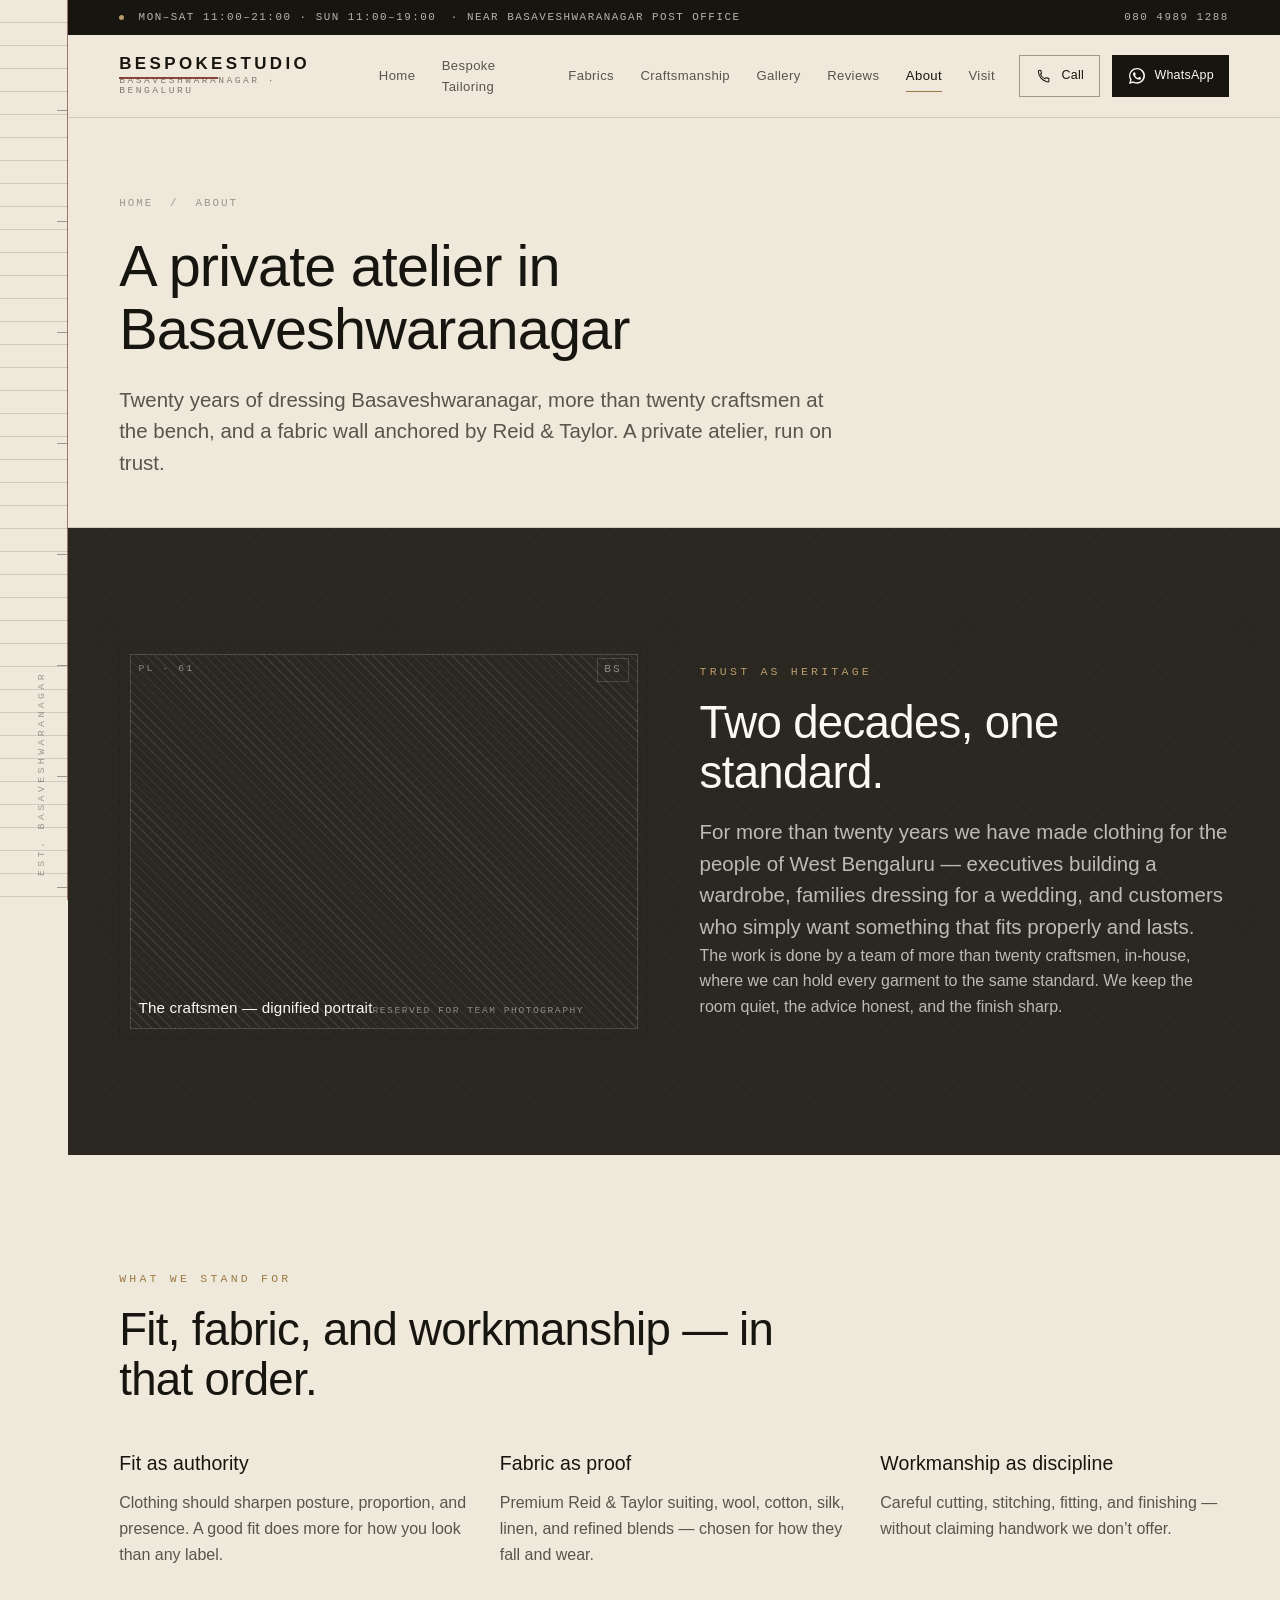
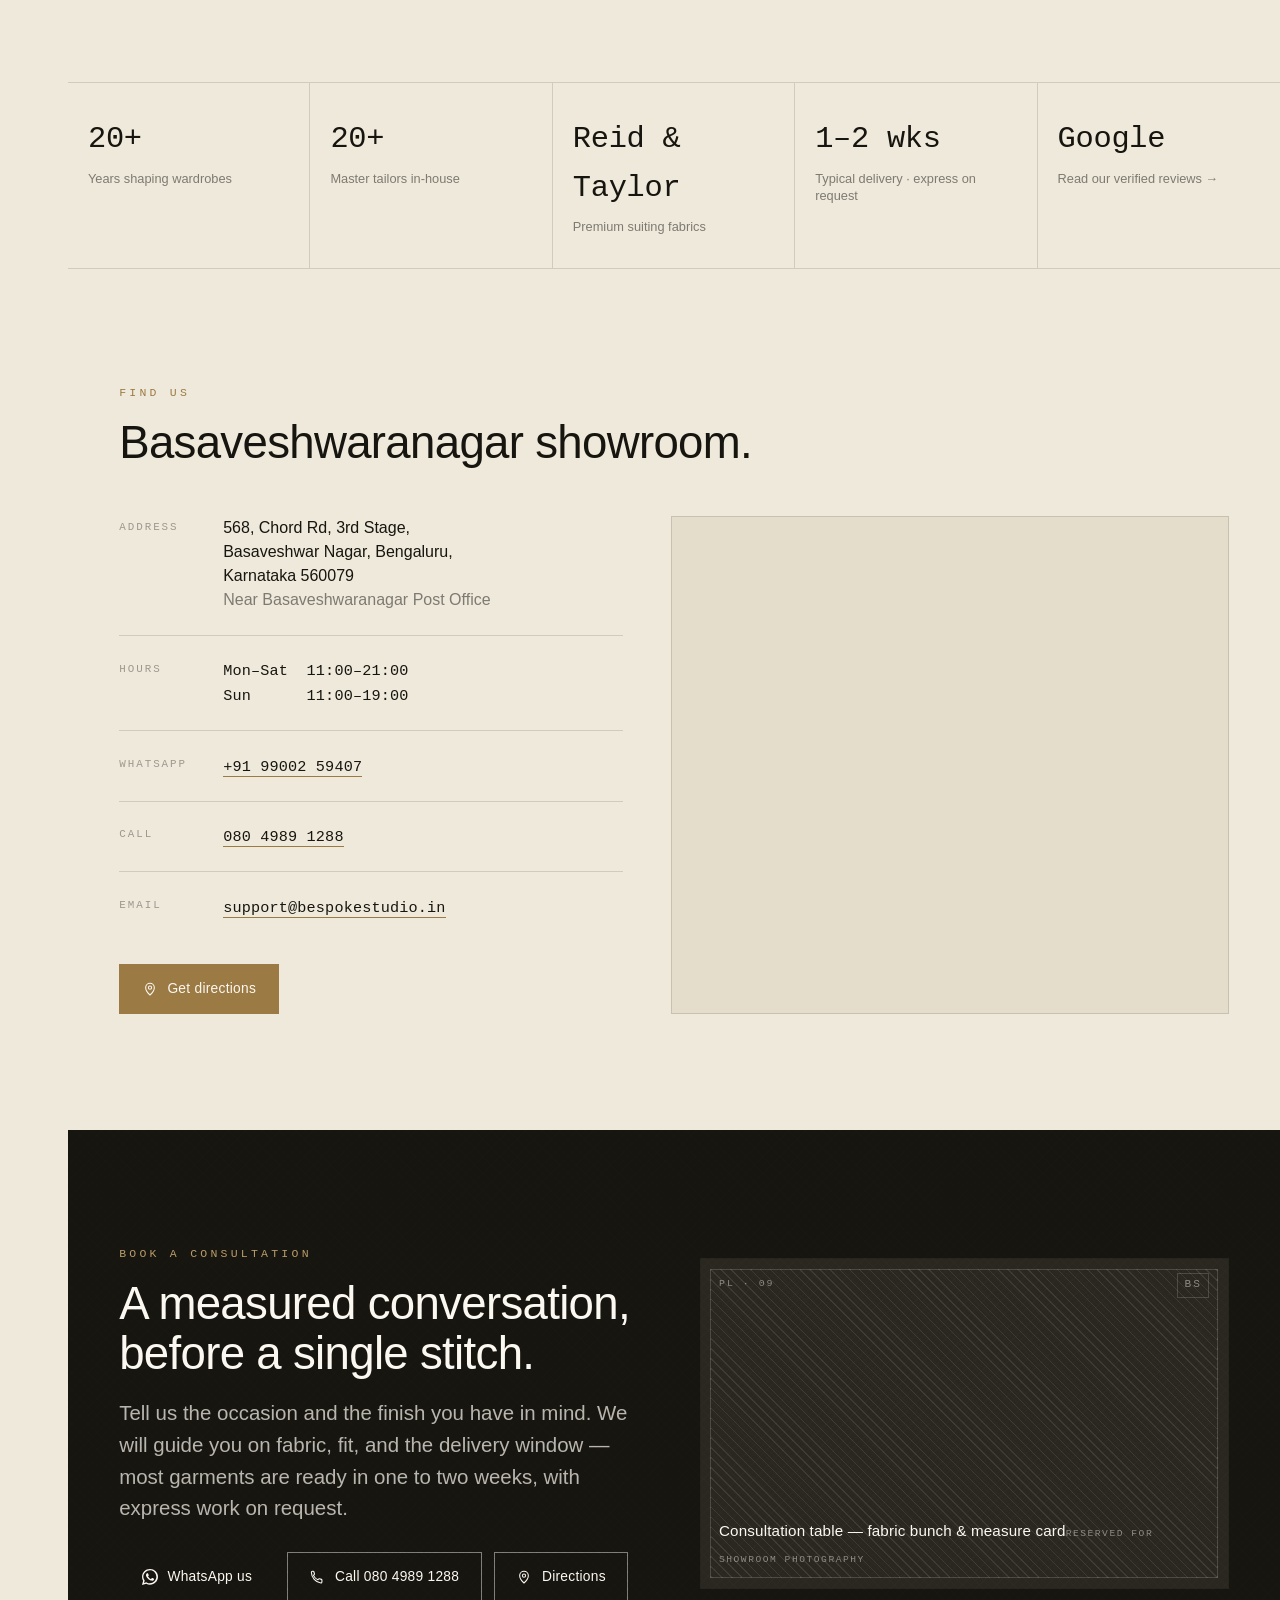
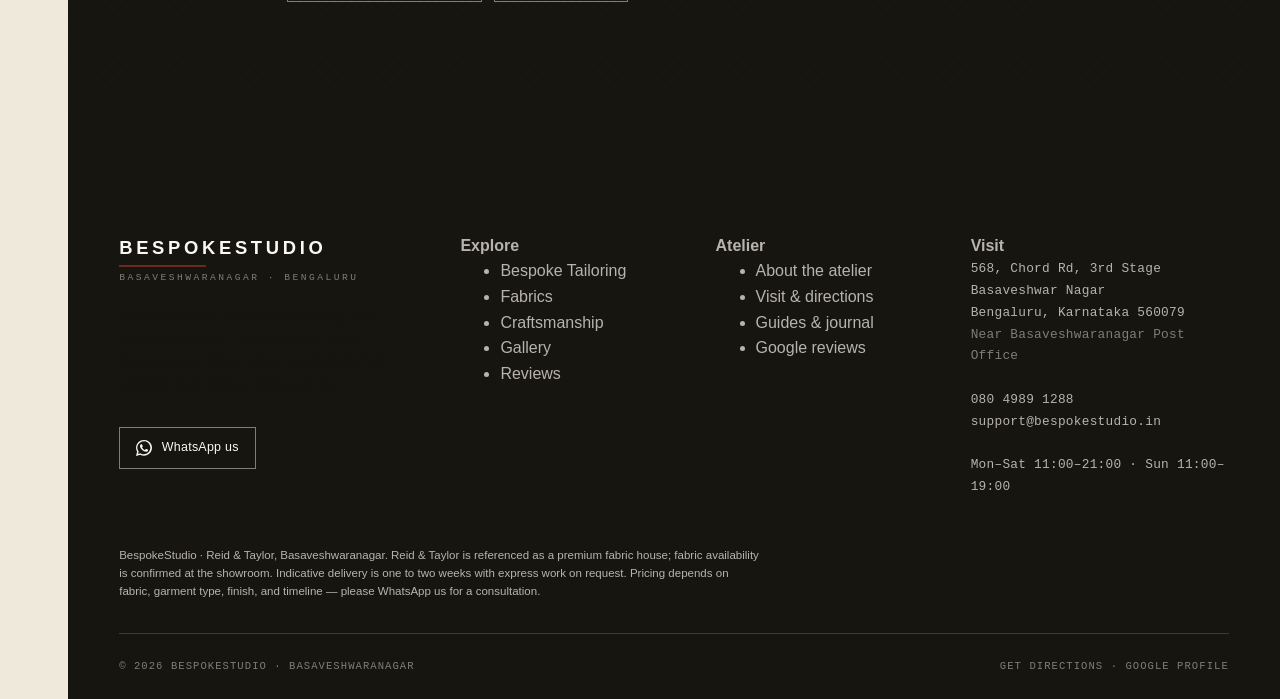
==== about.html @ 6b21a2a4 "BespokeStudio static site: initial build (Cloudflare Pages) 12 pages (home, services, fabrics, craft" ====
<!doctype html>
<html lang="en">
<head>
<meta charset="utf-8">
<meta name="viewport" content="width=device-width, initial-scale=1">
<script>document.documentElement.classList.add('js')</script>
<title>About — 20+ Years of Bespoke Tailoring in Basaveshwaranagar | BespokeStudio</title>
<meta name="description" content="BespokeStudio is a private bespoke tailoring atelier and Reid &amp; Taylor fabric showroom in Basaveshwaranagar, Bengaluru — 20+ years, 20+ craftsmen, one standard.">
<link rel="canonical" href="https://bespokestudio.in/about.html">
<meta name="theme-color" content="#17150F">
<meta name="format-detection" content="telephone=no">
<meta property="og:type" content="business.business">
<meta property="og:site_name" content="BespokeStudio">
<meta property="og:title" content="About — 20+ Years of Bespoke Tailoring in Basaveshwaranagar | BespokeStudio">
<meta property="og:description" content="BespokeStudio is a private bespoke tailoring atelier and Reid &amp; Taylor fabric showroom in Basaveshwaranagar, Bengaluru — 20+ years, 20+ craftsmen, one standard.">
<meta property="og:url" content="https://bespokestudio.in/about.html">
<meta property="og:image" content="https://bespokestudio.in/assets/img/og-cover.png">
<meta name="twitter:card" content="summary_large_image">
<link rel="icon" href="assets/img/favicon.svg" type="image/svg+xml">
<link rel="apple-touch-icon" href="assets/img/favicon.svg">
<link rel="preconnect" href="https://www.google.com">
<link rel="stylesheet" href="assets/css/site.css">
<script type="application/ld+json">
{
  "@context": "https://schema.org",
  "@type": "ClothingStore",
  "@id": "https://bespokestudio.in/#business",
  "name": "BespokeStudio",
  "description": "Premium bespoke tailoring and Reid & Taylor fabric showroom in Basaveshwaranagar, Bengaluru.",
  "url": "https://bespokestudio.in/",
  "telephone": "+91-80-4989-1288",
  "email": "support@bespokestudio.in",
  "priceRange": "$$$",
  "image": "https://bespokestudio.in/assets/img/og-cover.png",
  "address": {"@type": "PostalAddress", "streetAddress": "568, Chord Rd, 3rd Stage, Basaveshwar Nagar", "addressLocality": "Bengaluru", "addressRegion": "Karnataka", "postalCode": "560079", "addressCountry": "IN"},
  "geo": {"@type": "GeoCoordinates", "latitude": 12.9942605, "longitude": 77.5392937},
  "openingHoursSpecification": [
    {"@type": "OpeningHoursSpecification", "dayOfWeek": ["Monday","Tuesday","Wednesday","Thursday","Friday","Saturday"], "opens": "11:00", "closes": "21:00"},
    {"@type": "OpeningHoursSpecification", "dayOfWeek": "Sunday", "opens": "11:00", "closes": "19:00"}
  ],
  "areaServed": ["Basaveshwaranagar","Rajajinagar","Vijayanagar","Malleshwaram","Bengaluru"],
  "hasOfferCatalog": {"@type": "OfferCatalog", "name": "Bespoke tailoring and premium fabrics", "itemListElement": [
    {"@type": "Offer", "itemOffered": {"@type": "Service", "name": "Men's bespoke suits"}},
    {"@type": "Offer", "itemOffered": {"@type": "Service", "name": "Custom shirts and trousers"}},
    {"@type": "Offer", "itemOffered": {"@type": "Service", "name": "Sherwani and ethnic wear tailoring"}},
    {"@type": "Offer", "itemOffered": {"@type": "Service", "name": "Women's formal bespoke clothing"}},
    {"@type": "Offer", "itemOffered": {"@type": "Service", "name": "Premium fabric consultation"}}
  ]}
}
</script>
<!-- GA4: set GA4_ID in build.py to enable. Events buffer to dataLayer until then. -->
</head>
<body data-page="about" data-service="about">

<div class="spine" aria-hidden="true"><span class="spine__thread"></span><span class="spine__label">Est. Basaveshwaranagar</span></div>

<div class="util">
  <div class="wrap"><div class="util__row">
    <div class="util__hours"><span class="util__dot"></span><span>Mon–Sat 11:00–21:00 · Sun 11:00–19:00</span><span class="hide-s">&middot; Near Basaveshwaranagar Post Office</span></div>
    <div><a href="tel:+918049891288" data-evt="call_click" data-p-position="utilbar">080 4989 1288</a></div>
  </div></div>
</div>

<header class="site-header">
  <div class="wrap"><div class="header__row">
    <a class="brand" href="index.html" aria-label="BespokeStudio home">
      <span class="brand__mark">BespokeStudio</span>
      <span class="brand__place">Basaveshwaranagar &middot; Bengaluru</span>
    </a>
    <nav class="nav" aria-label="Primary"><a href="index.html">Home</a><a href="bespoke-tailoring.html">Bespoke Tailoring</a><a href="fabrics.html">Fabrics</a><a href="craftsmanship.html">Craftsmanship</a><a href="gallery.html">Gallery</a><a href="reviews.html">Reviews</a><a href="about.html" aria-current="page">About</a><a href="contact.html">Visit</a></nav>
    <div class="header__cta">
      <a class="btn btn--ghost btn--sm" href="tel:+918049891288" data-evt="call_click" data-p-position="header"><svg class="btn__ic" viewBox="0 0 24 24" fill="none" stroke="currentColor" stroke-width="1.6" stroke-linecap="round" stroke-linejoin="round" aria-hidden="true"><path d="M6.4 3.5c.4 0 .78.28.9.66l.92 3.05a1 1 0 01-.26 1.02L6.7 9.55a13 13 0 006.6 6.6l1.32-1.26a1 1 0 011.02-.26l3.05.92c.38.12.66.5.66.9v3.05a1.5 1.5 0 01-1.62 1.5A16.5 16.5 0 013.6 5.12 1.5 1.5 0 015.1 3.5z"/></svg> Call</a>
      <a class="btn btn--wa btn--sm" href="https://wa.me/919900259407?text=Hello%20BespokeStudio%2C%20I%20would%20like%20to%20enquire%20about%20a%20custom%20suit%20/%20bespoke%20outfit." data-evt="whatsapp_click" data-p-position="header" target="_blank" rel="noopener"><svg class="btn__ic" viewBox="0 0 24 24" fill="currentColor" aria-hidden="true"><path d="M17.5 14.4c-.3-.15-1.77-.87-2.04-.97-.27-.1-.47-.15-.67.15-.2.3-.77.97-.94 1.17-.17.2-.35.22-.65.07-.3-.15-1.26-.46-2.4-1.48-.89-.79-1.49-1.77-1.66-2.07-.17-.3-.02-.46.13-.61.13-.13.3-.35.45-.52.15-.17.2-.3.3-.5.1-.2.05-.37-.02-.52-.07-.15-.67-1.62-.92-2.22-.24-.58-.49-.5-.67-.51l-.57-.01c-.2 0-.52.07-.79.37-.27.3-1.04 1.02-1.04 2.48s1.07 2.88 1.22 3.08c.15.2 2.1 3.2 5.08 4.49.71.31 1.26.49 1.69.63.71.22 1.36.19 1.87.12.57-.09 1.77-.72 2.02-1.42.25-.7.25-1.3.17-1.42-.07-.12-.27-.2-.57-.35z"/><path d="M20.5 3.4A11.9 11.9 0 0012 0C5.4 0 .1 5.3.1 11.9c0 2.1.5 4.1 1.6 5.9L0 24l6.4-1.7c1.7.9 3.6 1.4 5.6 1.4h.01C18.6 23.7 24 18.4 24 11.8c0-3.2-1.2-6.2-3.5-8.4zM12 21.5h-.01a9.6 9.6 0 01-4.9-1.34l-.35-.2-3.7.97.99-3.6-.23-.37A9.55 9.55 0 012 11.9C2 6.4 6.5 1.9 12 1.9c2.6 0 5 1 6.8 2.8a9.5 9.5 0 012.8 6.7c0 5.5-4.5 10-9.6 10z"/></svg> WhatsApp</a>
      <button class="burger" aria-label="Open menu" aria-expanded="false" aria-controls="drawer"><span></span></button>
    </div>
  </div></div>
</header>

<div class="scrim" aria-hidden="true"></div>
<aside class="drawer" id="drawer" aria-label="Menu">
  <button class="drawer__close" aria-label="Close menu">Close &times;</button>
  <span class="eyebrow eyebrow--onink">BespokeStudio</span>
  <a href="index.html">Home</a><a href="bespoke-tailoring.html">Bespoke Tailoring</a><a href="fabrics.html">Fabrics</a><a href="craftsmanship.html">Craftsmanship</a><a href="gallery.html">Gallery</a><a href="reviews.html">Reviews</a><a href="about.html" aria-current="page">About</a><a href="contact.html">Visit</a>
  <div class="drawer__cta">
    <a class="btn btn--wa btn--block" href="https://wa.me/919900259407?text=Hello%20BespokeStudio%2C%20I%20would%20like%20to%20enquire%20about%20a%20custom%20suit%20/%20bespoke%20outfit." data-evt="whatsapp_click" data-p-position="drawer" target="_blank" rel="noopener"><svg class="btn__ic" viewBox="0 0 24 24" fill="currentColor" aria-hidden="true"><path d="M17.5 14.4c-.3-.15-1.77-.87-2.04-.97-.27-.1-.47-.15-.67.15-.2.3-.77.97-.94 1.17-.17.2-.35.22-.65.07-.3-.15-1.26-.46-2.4-1.48-.89-.79-1.49-1.77-1.66-2.07-.17-.3-.02-.46.13-.61.13-.13.3-.35.45-.52.15-.17.2-.3.3-.5.1-.2.05-.37-.02-.52-.07-.15-.67-1.62-.92-2.22-.24-.58-.49-.5-.67-.51l-.57-.01c-.2 0-.52.07-.79.37-.27.3-1.04 1.02-1.04 2.48s1.07 2.88 1.22 3.08c.15.2 2.1 3.2 5.08 4.49.71.31 1.26.49 1.69.63.71.22 1.36.19 1.87.12.57-.09 1.77-.72 2.02-1.42.25-.7.25-1.3.17-1.42-.07-.12-.27-.2-.57-.35z"/><path d="M20.5 3.4A11.9 11.9 0 0012 0C5.4 0 .1 5.3.1 11.9c0 2.1.5 4.1 1.6 5.9L0 24l6.4-1.7c1.7.9 3.6 1.4 5.6 1.4h.01C18.6 23.7 24 18.4 24 11.8c0-3.2-1.2-6.2-3.5-8.4zM12 21.5h-.01a9.6 9.6 0 01-4.9-1.34l-.35-.2-3.7.97.99-3.6-.23-.37A9.55 9.55 0 012 11.9C2 6.4 6.5 1.9 12 1.9c2.6 0 5 1 6.8 2.8a9.5 9.5 0 012.8 6.7c0 5.5-4.5 10-9.6 10z"/></svg> WhatsApp us</a>
    <a class="btn btn--onink btn--block" href="tel:+918049891288" data-evt="call_click" data-p-position="drawer"><svg class="btn__ic" viewBox="0 0 24 24" fill="none" stroke="currentColor" stroke-width="1.6" stroke-linecap="round" stroke-linejoin="round" aria-hidden="true"><path d="M6.4 3.5c.4 0 .78.28.9.66l.92 3.05a1 1 0 01-.26 1.02L6.7 9.55a13 13 0 006.6 6.6l1.32-1.26a1 1 0 011.02-.26l3.05.92c.38.12.66.5.66.9v3.05a1.5 1.5 0 01-1.62 1.5A16.5 16.5 0 013.6 5.12 1.5 1.5 0 015.1 3.5z"/></svg> Call 080 4989 1288</a>
  </div>
</aside>
<main id="main">

<section class="phero">
  <div class="wrap">
    <nav class="phero__crumb" aria-label="Breadcrumb"><a href="index.html">Home</a> &nbsp;/&nbsp; About</nav>
    <h1 class="reveal">A private atelier in Basaveshwaranagar</h1>
    <p class="lede reveal">Twenty years of dressing Basaveshwaranagar, more than twenty craftsmen at the bench, and a fabric wall anchored by Reid & Taylor. A private atelier, run on trust.</p>
  </div>
</section>
<section class="section section--char weave">
  <div class="wrap">
    <div class="split split--flip">
      <div class="split__media reveal"><figure class="plate " style="--ratio:4 / 3" role="img" aria-label="Photography plate — reserved for: The craftsmen — dignified portrait"><span class="plate__mono">PL · 61</span><span class="plate__glyph">BS</span><figcaption class="plate__cap"><span class="plate__label">The craftsmen — dignified portrait</span><span class="plate__note">Reserved for team photography</span></figcaption></figure></div>
      <div class="split__body reveal">
        <span class="eyebrow eyebrow--onink">Trust as heritage</span>
        <h2 class="section-title">Two decades, one standard.</h2>
        <p class="lede">For more than twenty years we have made clothing for the people of West Bengaluru — executives building a wardrobe, families dressing for a wedding, and customers who simply want something that fits properly and lasts.</p>
        <p>The work is done by a team of more than twenty craftsmen, in-house, where we can hold every garment to the same standard. We keep the room quiet, the advice honest, and the finish sharp.</p>
      </div>
    </div>
  </div>
</section>
<section class="section section--paper">
  <div class="wrap">
    <div class="sec-head reveal"><span class="eyebrow">What we stand for</span><h2 class="section-title">Fit, fabric, and workmanship — in that order.</h2></div>
    <div class="cols-3 mt-3">
      <div class="reveal"><h3>Fit as authority</h3><p class="mt-1">Clothing should sharpen posture, proportion, and presence. A good fit does more for how you look than any label.</p></div>
      <div class="reveal"><h3>Fabric as proof</h3><p class="mt-1">Premium Reid &amp; Taylor suiting, wool, cotton, silk, linen, and refined blends — chosen for how they fall and wear.</p></div>
      <div class="reveal"><h3>Workmanship as discipline</h3><p class="mt-1">Careful cutting, stitching, fitting, and finishing — without claiming handwork we don&rsquo;t offer.</p></div>
    </div>
  </div>
</section><section class="trust"><div class="trust__grid"><div class="trust__cell"><div class="trust__n">20+</div><div class="trust__k">Years shaping wardrobes</div></div><div class="trust__cell"><div class="trust__n">20+</div><div class="trust__k">Master tailors in-house</div></div><div class="trust__cell"><div class="trust__n">Reid &amp; Taylor</div><div class="trust__k">Premium suiting fabrics</div></div><div class="trust__cell"><div class="trust__n">1&ndash;2 wks</div><div class="trust__k">Typical delivery &middot; express on request</div></div><div class="trust__cell"><a href="https://www.google.com/maps/search/?api=1&query=BespokeStudio%2C%20568%2C%20Chord%20Rd%2C%203rd%20Stage%2C%20Basaveshwar%20Nagar%2C%20Bengaluru%2C%20Karnataka%20560079" data-evt="direction_click" data-p-section="trust" target="_blank" rel="noopener" style="display:block"><div class="trust__n">Google</div><div class="trust__k">Read our verified reviews &rarr;</div></a></div></div></section>
<section class="section section--paper" id="visit">
  <div class="wrap">
    <div class="sec-head reveal"><span class="eyebrow">Find us</span><h2 class="section-title">Basaveshwaranagar showroom.</h2></div>
    <div class="contact-grid mt-3">
      <div class="nap reveal">
        <div class="nap__row"><div class="nap__k">Address</div><div class="nap__v">568, Chord Rd, 3rd Stage,<br>Basaveshwar Nagar, Bengaluru,<br>Karnataka 560079<br><span style="color:var(--ink-52)">Near Basaveshwaranagar Post Office</span></div></div>
        <div class="nap__row"><div class="nap__k">Hours</div><div class="nap__v"><span class="data">Mon&ndash;Sat &nbsp;11:00&ndash;21:00</span><br><span class="data">Sun &nbsp;&nbsp;&nbsp;&nbsp;&nbsp;11:00&ndash;19:00</span></div></div>
        <div class="nap__row"><div class="nap__k">WhatsApp</div><div class="nap__v"><a href="https://wa.me/919900259407?text=Hello%20BespokeStudio%2C%20I%20would%20like%20to%20enquire%20about%20a%20custom%20suit%20/%20bespoke%20outfit." data-evt="whatsapp_click" data-p-position="location" target="_blank" rel="noopener" class="data">+91 99002 59407</a></div></div>
        <div class="nap__row"><div class="nap__k">Call</div><div class="nap__v"><a href="tel:+918049891288" data-evt="call_click" data-p-position="location" class="data">080 4989 1288</a></div></div>
        <div class="nap__row" style="border-bottom:0"><div class="nap__k">Email</div><div class="nap__v"><a href="mailto:support@bespokestudio.in" data-evt="email_click" data-p-position="location" class="data">support@bespokestudio.in</a></div></div>
        <div class="cta-row"><a class="btn btn--brass" href="https://www.google.com/maps/dir/?api=1&destination=BespokeStudio%2C%20568%2C%20Chord%20Rd%2C%203rd%20Stage%2C%20Basaveshwar%20Nagar%2C%20Bengaluru%2C%20Karnataka%20560079" data-evt="direction_click" data-p-section="location" target="_blank" rel="noopener"><svg class="btn__ic" viewBox="0 0 24 24" fill="none" stroke="currentColor" stroke-width="1.6" stroke-linecap="round" stroke-linejoin="round" aria-hidden="true"><path d="M12 21s6.5-5.8 6.5-11a6.5 6.5 0 10-13 0C5.5 15.2 12 21 12 21z"/><circle cx="12" cy="10" r="2.4"/></svg> Get directions</a></div>
      </div>
      <div class="map-embed reveal" data-map="https://www.google.com/maps?q=BespokeStudio%2C%20568%2C%20Chord%20Rd%2C%203rd%20Stage%2C%20Basaveshwar%20Nagar%2C%20Bengaluru%2C%20Karnataka%20560079&output=embed" aria-label="Map showing BespokeStudio in Basaveshwaranagar"></div>
    </div>
  </div>
</section>
<section class="section section--ink weave">
  <div class="wrap">
    <div class="split">
      <div class="split__body reveal">
        <span class="eyebrow eyebrow--onink">Book a consultation</span>
        <h2 class="section-title">A measured conversation, before a single stitch.</h2>
        <p class="lede">Tell us the occasion and the finish you have in mind. We will guide you on fabric, fit, and the delivery window — most garments are ready in one to two weeks, with express work on request.</p>
        <div class="cta-row"><a class="btn btn--wa" href="https://wa.me/919900259407?text=Hello%20BespokeStudio%2C%20I%20would%20like%20to%20book%20a%20wardrobe%20consultation." data-evt="whatsapp_click" data-p-position="section" target="_blank" rel="noopener"><svg class="btn__ic" viewBox="0 0 24 24" fill="currentColor" aria-hidden="true"><path d="M17.5 14.4c-.3-.15-1.77-.87-2.04-.97-.27-.1-.47-.15-.67.15-.2.3-.77.97-.94 1.17-.17.2-.35.22-.65.07-.3-.15-1.26-.46-2.4-1.48-.89-.79-1.49-1.77-1.66-2.07-.17-.3-.02-.46.13-.61.13-.13.3-.35.45-.52.15-.17.2-.3.3-.5.1-.2.05-.37-.02-.52-.07-.15-.67-1.62-.92-2.22-.24-.58-.49-.5-.67-.51l-.57-.01c-.2 0-.52.07-.79.37-.27.3-1.04 1.02-1.04 2.48s1.07 2.88 1.22 3.08c.15.2 2.1 3.2 5.08 4.49.71.31 1.26.49 1.69.63.71.22 1.36.19 1.87.12.57-.09 1.77-.72 2.02-1.42.25-.7.25-1.3.17-1.42-.07-.12-.27-.2-.57-.35z"/><path d="M20.5 3.4A11.9 11.9 0 0012 0C5.4 0 .1 5.3.1 11.9c0 2.1.5 4.1 1.6 5.9L0 24l6.4-1.7c1.7.9 3.6 1.4 5.6 1.4h.01C18.6 23.7 24 18.4 24 11.8c0-3.2-1.2-6.2-3.5-8.4zM12 21.5h-.01a9.6 9.6 0 01-4.9-1.34l-.35-.2-3.7.97.99-3.6-.23-.37A9.55 9.55 0 012 11.9C2 6.4 6.5 1.9 12 1.9c2.6 0 5 1 6.8 2.8a9.5 9.5 0 012.8 6.7c0 5.5-4.5 10-9.6 10z"/></svg> WhatsApp us</a><a class="btn btn--onink" href="tel:+918049891288" data-evt="call_click" data-p-position="section"><svg class="btn__ic" viewBox="0 0 24 24" fill="none" stroke="currentColor" stroke-width="1.6" stroke-linecap="round" stroke-linejoin="round" aria-hidden="true"><path d="M6.4 3.5c.4 0 .78.28.9.66l.92 3.05a1 1 0 01-.26 1.02L6.7 9.55a13 13 0 006.6 6.6l1.32-1.26a1 1 0 011.02-.26l3.05.92c.38.12.66.5.66.9v3.05a1.5 1.5 0 01-1.62 1.5A16.5 16.5 0 013.6 5.12 1.5 1.5 0 015.1 3.5z"/></svg> Call 080 4989 1288</a><a class="btn btn--onink" href="https://www.google.com/maps/dir/?api=1&destination=BespokeStudio%2C%20568%2C%20Chord%20Rd%2C%203rd%20Stage%2C%20Basaveshwar%20Nagar%2C%20Bengaluru%2C%20Karnataka%20560079" data-evt="direction_click" data-p-position="section" target="_blank" rel="noopener"><svg class="btn__ic" viewBox="0 0 24 24" fill="none" stroke="currentColor" stroke-width="1.6" stroke-linecap="round" stroke-linejoin="round" aria-hidden="true"><path d="M12 21s6.5-5.8 6.5-11a6.5 6.5 0 10-13 0C5.5 15.2 12 21 12 21z"/><circle cx="12" cy="10" r="2.4"/></svg> Directions</a></div>
      </div>
      <div class="split__media reveal">
        <figure class="plate " style="--ratio:16 / 10" role="img" aria-label="Photography plate — reserved for: Consultation table — fabric bunch &amp; measure card"><span class="plate__mono">PL · 09</span><span class="plate__glyph">BS</span><figcaption class="plate__cap"><span class="plate__label">Consultation table — fabric bunch &amp; measure card</span><span class="plate__note">Reserved for showroom photography</span></figcaption></figure>
      </div>
    </div>
  </div>
</section>
</main>

<footer class="site-footer">
  <div class="wrap">
    <div class="footer__grid">
      <div class="footer__brand">
        <span class="brand__mark">BespokeStudio</span>
        <span class="brand__place">Basaveshwaranagar &middot; Bengaluru</span>
        <p>A private atelier for bespoke tailoring and premium fabrics — custom suits, shirts, sherwani and ethnic wear, women&rsquo;s formal clothing, and Reid &amp; Taylor suiting.</p>
        <div class="cta-row mt-2">
          <a class="btn btn--onink btn--sm" href="https://wa.me/919900259407?text=Hello%20BespokeStudio%2C%20I%20would%20like%20to%20enquire%20about%20a%20custom%20suit%20/%20bespoke%20outfit." data-evt="whatsapp_click" data-p-position="footer" target="_blank" rel="noopener"><svg class="btn__ic" viewBox="0 0 24 24" fill="currentColor" aria-hidden="true"><path d="M17.5 14.4c-.3-.15-1.77-.87-2.04-.97-.27-.1-.47-.15-.67.15-.2.3-.77.97-.94 1.17-.17.2-.35.22-.65.07-.3-.15-1.26-.46-2.4-1.48-.89-.79-1.49-1.77-1.66-2.07-.17-.3-.02-.46.13-.61.13-.13.3-.35.45-.52.15-.17.2-.3.3-.5.1-.2.05-.37-.02-.52-.07-.15-.67-1.62-.92-2.22-.24-.58-.49-.5-.67-.51l-.57-.01c-.2 0-.52.07-.79.37-.27.3-1.04 1.02-1.04 2.48s1.07 2.88 1.22 3.08c.15.2 2.1 3.2 5.08 4.49.71.31 1.26.49 1.69.63.71.22 1.36.19 1.87.12.57-.09 1.77-.72 2.02-1.42.25-.7.25-1.3.17-1.42-.07-.12-.27-.2-.57-.35z"/><path d="M20.5 3.4A11.9 11.9 0 0012 0C5.4 0 .1 5.3.1 11.9c0 2.1.5 4.1 1.6 5.9L0 24l6.4-1.7c1.7.9 3.6 1.4 5.6 1.4h.01C18.6 23.7 24 18.4 24 11.8c0-3.2-1.2-6.2-3.5-8.4zM12 21.5h-.01a9.6 9.6 0 01-4.9-1.34l-.35-.2-3.7.97.99-3.6-.23-.37A9.55 9.55 0 012 11.9C2 6.4 6.5 1.9 12 1.9c2.6 0 5 1 6.8 2.8a9.5 9.5 0 012.8 6.7c0 5.5-4.5 10-9.6 10z"/></svg> WhatsApp us</a>
        </div>
      </div>
      <div class="footer__col"><h4>Explore</h4><ul><li><a href="bespoke-tailoring.html">Bespoke Tailoring</a></li><li><a href="fabrics.html">Fabrics</a></li><li><a href="craftsmanship.html">Craftsmanship</a></li><li><a href="gallery.html">Gallery</a></li><li><a href="reviews.html">Reviews</a></li></ul></div>
      <div class="footer__col"><h4>Atelier</h4><ul><li><a href="about.html">About the atelier</a></li><li><a href="contact.html">Visit &amp; directions</a></li><li><a href="guides.html">Guides &amp; journal</a></li><li><a href="reviews.html">Google reviews</a></li></ul></div>
      <div class="footer__col">
        <h4>Visit</h4>
        <address class="footer__data" style="font-style:normal">
          568, Chord Rd, 3rd Stage<br>Basaveshwar Nagar<br>Bengaluru, Karnataka 560079<br>
          <span style="color:var(--chalk-46)">Near Basaveshwaranagar Post Office</span><br><br>
          <a href="tel:+918049891288" data-evt="call_click" data-p-position="footer">080 4989 1288</a><br>
          <a href="mailto:support@bespokestudio.in" data-evt="email_click" data-p-position="footer">support@bespokestudio.in</a><br><br>
          Mon–Sat 11:00–21:00 · Sun 11:00–19:00
        </address>
      </div>
    </div>
    <p class="footer__note">BespokeStudio · Reid & Taylor, Basaveshwaranagar. Reid &amp; Taylor is referenced as a premium fabric house; fabric availability is confirmed at the showroom. Indicative delivery is one to two weeks with express work on request. Pricing depends on fabric, garment type, finish, and timeline — please WhatsApp us for a consultation.</p>
    <div class="footer__bar">
      <span>&copy; <span data-year>2026</span> BespokeStudio &middot; Basaveshwaranagar</span>
      <span><a href="https://www.google.com/maps/dir/?api=1&destination=BespokeStudio%2C%20568%2C%20Chord%20Rd%2C%203rd%20Stage%2C%20Basaveshwar%20Nagar%2C%20Bengaluru%2C%20Karnataka%20560079" data-evt="direction_click" data-p-position="footer" target="_blank" rel="noopener">Get directions</a> &middot; <a href="https://www.google.com/maps/search/?api=1&query=BespokeStudio%2C%20568%2C%20Chord%20Rd%2C%203rd%20Stage%2C%20Basaveshwar%20Nagar%2C%20Bengaluru%2C%20Karnataka%20560079" target="_blank" rel="noopener">Google profile</a></span>
    </div>
  </div>
</footer>
<script src="assets/js/site.js" defer></script>

<nav class="dock" aria-label="Quick contact">
  <a class="dock--wa" href="https://wa.me/919900259407?text=Hello%20BespokeStudio%2C%20I%20would%20like%20to%20enquire%20about%20a%20custom%20suit%20/%20bespoke%20outfit." data-evt="whatsapp_click" data-p-position="dock" target="_blank" rel="noopener"><svg class="btn__ic" viewBox="0 0 24 24" fill="currentColor" aria-hidden="true"><path d="M17.5 14.4c-.3-.15-1.77-.87-2.04-.97-.27-.1-.47-.15-.67.15-.2.3-.77.97-.94 1.17-.17.2-.35.22-.65.07-.3-.15-1.26-.46-2.4-1.48-.89-.79-1.49-1.77-1.66-2.07-.17-.3-.02-.46.13-.61.13-.13.3-.35.45-.52.15-.17.2-.3.3-.5.1-.2.05-.37-.02-.52-.07-.15-.67-1.62-.92-2.22-.24-.58-.49-.5-.67-.51l-.57-.01c-.2 0-.52.07-.79.37-.27.3-1.04 1.02-1.04 2.48s1.07 2.88 1.22 3.08c.15.2 2.1 3.2 5.08 4.49.71.31 1.26.49 1.69.63.71.22 1.36.19 1.87.12.57-.09 1.77-.72 2.02-1.42.25-.7.25-1.3.17-1.42-.07-.12-.27-.2-.57-.35z"/><path d="M20.5 3.4A11.9 11.9 0 0012 0C5.4 0 .1 5.3.1 11.9c0 2.1.5 4.1 1.6 5.9L0 24l6.4-1.7c1.7.9 3.6 1.4 5.6 1.4h.01C18.6 23.7 24 18.4 24 11.8c0-3.2-1.2-6.2-3.5-8.4zM12 21.5h-.01a9.6 9.6 0 01-4.9-1.34l-.35-.2-3.7.97.99-3.6-.23-.37A9.55 9.55 0 012 11.9C2 6.4 6.5 1.9 12 1.9c2.6 0 5 1 6.8 2.8a9.5 9.5 0 012.8 6.7c0 5.5-4.5 10-9.6 10z"/></svg> WhatsApp</a>
  <a href="tel:+918049891288" data-evt="call_click" data-p-position="dock"><svg class="btn__ic" viewBox="0 0 24 24" fill="none" stroke="currentColor" stroke-width="1.6" stroke-linecap="round" stroke-linejoin="round" aria-hidden="true"><path d="M6.4 3.5c.4 0 .78.28.9.66l.92 3.05a1 1 0 01-.26 1.02L6.7 9.55a13 13 0 006.6 6.6l1.32-1.26a1 1 0 011.02-.26l3.05.92c.38.12.66.5.66.9v3.05a1.5 1.5 0 01-1.62 1.5A16.5 16.5 0 013.6 5.12 1.5 1.5 0 015.1 3.5z"/></svg> Call</a>
  <a href="https://www.google.com/maps/dir/?api=1&destination=BespokeStudio%2C%20568%2C%20Chord%20Rd%2C%203rd%20Stage%2C%20Basaveshwar%20Nagar%2C%20Bengaluru%2C%20Karnataka%20560079" data-evt="direction_click" data-p-position="dock" target="_blank" rel="noopener"><svg class="btn__ic" viewBox="0 0 24 24" fill="none" stroke="currentColor" stroke-width="1.6" stroke-linecap="round" stroke-linejoin="round" aria-hidden="true"><path d="M12 21s6.5-5.8 6.5-11a6.5 6.5 0 10-13 0C5.5 15.2 12 21 12 21z"/><circle cx="12" cy="10" r="2.4"/></svg> Directions</a>
</nav>
</body>
</html>
---- assets/css/site.css ----
/* ============================================================
   BespokeStudio — the tailor's spec sheet
   Design system: quiet-luxury sans + monospace docket voice
   Palette: oat paper · warm ink · charcoal wool · chalk · brass
   One restraint risk: a single hairline of oxblood "selvedge thread"
   ============================================================ */

:root {
  /* --- cloth palette --- */
  --ink:        #17150F;   /* warm near-black — primary text, dark cloth */
  --charcoal:   #2A2620;   /* charcoal wool — dark panels */
  --oat:        #EFE9DB;   /* oat paper — main ground (deeper than the AI-cream default) */
  --oat-deep:   #E5DDCB;   /* recessed oat */
  --chalk:      #FBF8F1;   /* tailor's chalk — raised cards */
  --brass:      #9C7A44;   /* muted brass — the accent, used with restraint */
  --brass-lo:   #B79A6A;   /* lighter brass for dark grounds */
  --selvedge:   #7A2E22;   /* oxblood selvedge thread — the one risk, 1px only */

  --ink-70:     rgba(23,21,15,0.70);
  --ink-52:     rgba(23,21,15,0.52);
  --ink-38:     rgba(23,21,15,0.38);
  --ink-14:     rgba(23,21,15,0.14);
  --ink-08:     rgba(23,21,15,0.08);
  --chalk-70:   rgba(251,248,241,0.70);
  --chalk-46:   rgba(251,248,241,0.46);
  --chalk-16:   rgba(251,248,241,0.16);
  --chalk-09:   rgba(251,248,241,0.09);

  /* --- type --- */
  --sans: -apple-system, BlinkMacSystemFont, "Helvetica Neue", "Segoe UI", Roboto, "Helvetica", Arial, sans-serif;
  --mono: ui-monospace, "SF Mono", "SFMono-Regular", Menlo, Consolas, "Liberation Mono", monospace;

  /* --- measure / rhythm --- */
  --spine: 4.25rem;         /* tape-measure spine width (desktop) */
  --gutter: clamp(1.25rem, 4vw, 3.5rem);
  --maxw: 76rem;
  --sec-y: clamp(4.5rem, 9vw, 8.5rem);

  --ease: cubic-bezier(0.22, 0.61, 0.36, 1);
}

/* ============================================================
   reset
   ============================================================ */
*, *::before, *::after { box-sizing: border-box; }
* { margin: 0; }
html { -webkit-text-size-adjust: 100%; scroll-behavior: smooth; }
@media (prefers-reduced-motion: reduce) { html { scroll-behavior: auto; } }

body {
  font-family: var(--sans);
  background: var(--oat);
  color: var(--ink);
  line-height: 1.6;
  font-size: 1rem;
  -webkit-font-smoothing: antialiased;
  text-rendering: optimizeLegibility;
  font-feature-settings: "kern" 1, "liga" 1;
  overflow-x: hidden;
}

img, svg { display: block; max-width: 100%; }
a { color: inherit; text-decoration: none; }
button { font: inherit; color: inherit; cursor: pointer; background: none; border: none; }
:focus-visible { outline: 2px solid var(--brass); outline-offset: 3px; }

/* ============================================================
   type scale — display set like a cloth stamp: wide-tracked caps
   ============================================================ */
.eyebrow {
  font-family: var(--mono);
  font-size: 0.72rem;
  letter-spacing: 0.28em;
  text-transform: uppercase;
  color: var(--brass);
  font-weight: 500;
}
.eyebrow--onink { color: var(--brass-lo); }

.display {
  font-weight: 400;
  line-height: 1.02;
  letter-spacing: -0.012em;
  font-size: clamp(2.4rem, 6.2vw, 4.75rem);
}
h1, h2, h3 { font-weight: 500; line-height: 1.1; letter-spacing: -0.01em; }
h2.section-title { font-size: clamp(1.85rem, 3.6vw, 2.85rem); font-weight: 400; letter-spacing: -0.015em; }
h3 { font-size: 1.22rem; letter-spacing: 0.005em; }

.lede { font-size: clamp(1.05rem, 1.7vw, 1.28rem); line-height: 1.55; color: var(--ink-70); font-weight: 400; }
p { color: var(--ink-70); }
strong { font-weight: 600; color: var(--ink); }

.data { font-family: var(--mono); font-variant-numeric: tabular-nums; letter-spacing: 0.01em; }

/* ============================================================
   layout scaffold + tape-measure spine
   ============================================================ */
.wrap { width: 100%; max-width: var(--maxw); margin-inline: auto; padding-inline: var(--gutter); }

.spine {
  position: fixed;
  top: 0; left: 0; bottom: 0;
  width: var(--spine);
  border-right: 1px solid var(--ink-14);
  background:
    repeating-linear-gradient(
      to bottom,
      transparent 0, transparent 1.375rem,
      var(--ink-14) 1.375rem, var(--ink-14) calc(1.375rem + 1px)
    );
  z-index: 5;
  pointer-events: none;
}
.spine::before {
  /* every 5th tick longer + a mono number, evoking a tailor's tape */
  content: "";
  position: absolute;
  top: 0; right: 0; width: 0.6rem; bottom: 0;
  background:
    repeating-linear-gradient(
      to bottom,
      transparent 0, transparent 6.875rem,
      var(--ink-38) 6.875rem, var(--ink-38) calc(6.875rem + 1px)
    );
}
.spine__label {
  position: absolute;
  bottom: 1.5rem; left: 50%;
  transform: rotate(180deg);
  writing-mode: vertical-rl;
  font-family: var(--mono);
  font-size: 0.62rem;
  letter-spacing: 0.34em;
  text-transform: uppercase;
  color: var(--ink-38);
}
.spine__thread {
  /* the single oxblood selvedge thread — the one risk */
  position: absolute;
  top: 0; bottom: 0; right: -1px; width: 1px;
  background: var(--selvedge);
  opacity: 0.55;
}
body { padding-left: var(--spine); }
@media (max-width: 860px) {
  body { padding-left: 0; }
  .spine { display: none; }
}

/* weave texture utility — barely-there twill, for dark cloth panels */
.weave { position: relative; }
.weave::after {
  content: ""; position: absolute; inset: 0; pointer-events: none;
  background-image:
    repeating-linear-gradient(45deg, var(--chalk-09) 0 1px, transparent 1px 6px),
    repeating-linear-gradient(-45deg, var(--chalk-09) 0 1px, transparent 1px 6px);
  opacity: 0.5; mix-blend-mode: overlay;
}

/* ============================================================
   utility bar + header
   ============================================================ */
.util {
  background: var(--ink);
  color: var(--chalk-70);
  font-family: var(--mono);
  font-size: 0.68rem;
  letter-spacing: 0.14em;
  text-transform: uppercase;
}
.util__row { display: flex; justify-content: space-between; align-items: center; gap: 1rem; padding-block: 0.55rem; }
.util__row a { color: var(--chalk-70); }
.util__row a:hover { color: var(--brass-lo); }
.util__hours { display: flex; gap: 0.9rem; align-items: center; }
.util__dot { width: 5px; height: 5px; border-radius: 50%; background: var(--brass-lo); display: inline-block; }
@media (max-width: 620px) { .util__hours span.hide-s { display: none; } }

.site-header {
  position: sticky; top: 0; z-index: 20;
  background: color-mix(in srgb, var(--oat) 88%, transparent);
  backdrop-filter: saturate(1.1) blur(8px);
  border-bottom: 1px solid var(--ink-14);
  transition: box-shadow .3s var(--ease);
}
.site-header.is-stuck { box-shadow: 0 1px 0 var(--ink-08), 0 12px 30px -24px rgba(23,21,15,0.5); }
.header__row { display: flex; align-items: center; justify-content: space-between; gap: 1.5rem; padding-block: 1.05rem; }

.brand { display: flex; flex-direction: column; gap: 0.18rem; line-height: 1; }
.brand__mark {
  font-size: 1.06rem; font-weight: 600; letter-spacing: 0.2em; text-transform: uppercase;
  position: relative; display: inline-block;
}
.brand__mark::after {
  content: ""; position: absolute; left: 0; right: 0; bottom: -0.32rem; height: 2px;
  background: var(--selvedge); opacity: 0.85; transform: scaleX(0.42); transform-origin: left;
}
.brand__place { font-family: var(--mono); font-size: 0.6rem; letter-spacing: 0.26em; text-transform: uppercase; color: var(--ink-52); }

.nav { display: flex; align-items: center; gap: 1.65rem; }
.nav a {
  font-size: 0.82rem; letter-spacing: 0.03em; color: var(--ink-70);
  position: relative; padding-block: 0.2rem;
}
.nav a:hover { color: var(--ink); }
.nav a[aria-current="page"] { color: var(--ink); }
.nav a[aria-current="page"]::after {
  content: ""; position: absolute; left: 0; right: 0; bottom: -0.15rem; height: 1px; background: var(--brass);
}
@media (max-width: 1040px) { .nav { display: none; } }

.header__cta { display: flex; align-items: center; gap: 0.75rem; }
@media (max-width: 1040px) { .header__cta .btn--ghost { display: none; } }

/* hamburger */
.burger { display: none; width: 2.6rem; height: 2.6rem; align-items: center; justify-content: center; border: 1px solid var(--ink-14); }
.burger span, .burger span::before, .burger span::after {
  content: ""; display: block; width: 1.15rem; height: 1.5px; background: var(--ink); position: relative; transition: transform .25s var(--ease), opacity .2s;
}
.burger span::before { position: absolute; top: -5px; } .burger span::after { position: absolute; top: 5px; }
.burger.is-open span { background: transparent; }
.burger.is-open span::before { transform: translateY(5px) rotate(45deg); }
.burger.is-open span::after { transform: translateY(-5px) rotate(-45deg); }
@media (max-width: 1040px) { .burger { display: inline-flex; } }

/* mobile drawer */
.drawer {
  position: fixed; inset: 0 0 0 auto; width: min(84vw, 22rem);
  background: var(--ink); color: var(--chalk); z-index: 40;
  transform: translateX(100%); transition: transform .38s var(--ease);
  padding: 5.5rem 2rem 2rem; display: flex; flex-direction: column;
  overflow-y: auto;
}
.drawer.is-open { transform: translateX(0); }
.drawer a { color: var(--chalk-70); font-size: 1.35rem; padding-block: 0.72rem; border-bottom: 1px solid var(--chalk-16); letter-spacing: 0.01em; }
.drawer a:hover { color: var(--chalk); }
.drawer .eyebrow { margin-bottom: 0.5rem; }
.drawer__cta { margin-top: auto; display: grid; gap: 0.65rem; padding-top: 1.5rem; }
.scrim { position: fixed; inset: 0; background: rgba(23,21,15,0.5); backdrop-filter: blur(2px); z-index: 39; opacity: 0; visibility: hidden; transition: opacity .3s; }
.scrim.is-open { opacity: 1; visibility: visible; }
.drawer__close { position: absolute; top: 1.4rem; right: 1.5rem; font-family: var(--mono); font-size: 0.7rem; letter-spacing: 0.2em; color: var(--chalk-46); text-transform: uppercase; }

/* ============================================================
   buttons / CTAs
   ============================================================ */
.btn {
  display: inline-flex; align-items: center; gap: 0.6rem;
  font-size: 0.86rem; letter-spacing: 0.02em; font-weight: 500;
  padding: 0.82rem 1.35rem; border: 1px solid transparent;
  transition: background .22s var(--ease), color .22s var(--ease), border-color .22s var(--ease), transform .22s var(--ease);
  white-space: nowrap;
}
.btn__ic { width: 1rem; height: 1rem; flex: none; }
.btn--wa { background: var(--ink); color: var(--chalk); }
.btn--wa:hover { background: var(--charcoal); transform: translateY(-1px); }
.btn--brass { background: var(--brass); color: var(--chalk); }
.btn--brass:hover { background: color-mix(in srgb, var(--brass) 86%, var(--ink)); transform: translateY(-1px); }
.btn--ghost { border-color: var(--ink-38); color: var(--ink); }
.btn--ghost:hover { border-color: var(--ink); background: var(--ink); color: var(--chalk); }
.btn--onink { border-color: var(--chalk-46); color: var(--chalk); }
.btn--onink:hover { background: var(--chalk); color: var(--ink); border-color: var(--chalk); }
.btn--sm { padding: 0.6rem 1rem; font-size: 0.78rem; }
.btn--block { width: 100%; justify-content: center; }

.cta-row { display: flex; flex-wrap: wrap; gap: 0.75rem; align-items: center; }

/* text link with arrow */
.tlink { display: inline-flex; align-items: center; gap: 0.45rem; font-family: var(--mono); font-size: 0.76rem; letter-spacing: 0.14em; text-transform: uppercase; color: var(--ink); border-bottom: 1px solid var(--brass); padding-bottom: 0.2rem; transition: gap .2s var(--ease); }
.tlink:hover { gap: 0.75rem; }
.tlink--onink { color: var(--chalk); }

/* ============================================================
   sections
   ============================================================ */
section { position: relative; }
.section { padding-block: var(--sec-y); }
.section--ink { background: var(--ink); color: var(--chalk); }
.section--ink p { color: var(--chalk-70); }
.section--ink h2, .section--ink h3 { color: var(--chalk); }
.section--char { background: var(--charcoal); color: var(--chalk); }
.section--char p { color: var(--chalk-70); }
.section--char h2, .section--char h3 { color: var(--chalk); }
.section--paper { background: var(--oat); }
.section--deep { background: var(--oat-deep); }

.sec-head { max-width: 44rem; }
.sec-head .eyebrow { display: block; margin-bottom: 1rem; }
.sec-head p { margin-top: 1.1rem; }
.sec-head--center { margin-inline: auto; text-align: center; }

.rule { height: 1px; background: var(--ink-14); border: 0; }
.section--ink .rule, .section--char .rule { background: var(--chalk-16); }

/* ============================================================
   hero
   ============================================================ */
.hero { padding-top: clamp(2.5rem, 5vw, 4.5rem); padding-bottom: 0; }
.hero__grid { display: grid; grid-template-columns: 1.15fr 0.85fr; gap: clamp(1.5rem, 4vw, 3.5rem); align-items: stretch; }
@media (max-width: 900px) { .hero__grid { grid-template-columns: 1fr; } }
.hero__doc { font-family: var(--mono); font-size: 0.68rem; letter-spacing: 0.2em; text-transform: uppercase; color: var(--ink-38); display: flex; gap: 1rem; margin-bottom: 1.6rem; flex-wrap: wrap; }
.hero__doc span { display: inline-flex; gap: 0.5rem; }
.hero h1 { margin-bottom: 1.5rem; }
.hero__sub { max-width: 34rem; margin-bottom: 2rem; }
.hero .cta-row { margin-bottom: 2.5rem; }
.hero__plate { align-self: stretch; min-height: clamp(22rem, 44vw, 34rem); display: flex; }
.hero__plate .plate { width: 100%; height: 100%; aspect-ratio: auto; }
@media (max-width: 900px) { .hero__plate { min-height: 20rem; } }

/* ============================================================
   plates — art-directed photography placeholders
   ============================================================ */
.plate {
  position: relative; background: var(--charcoal); color: var(--chalk);
  border: 1px solid var(--ink-14); overflow: hidden;
  aspect-ratio: var(--ratio, 4 / 3);
  display: flex; flex-direction: column; justify-content: flex-end;
  padding: 1.15rem;
  isolation: isolate;
}
.plate--tall { --ratio: 3 / 4; }
.plate--wide { --ratio: 3 / 2; }
.plate--sq { --ratio: 1 / 1; }
.plate--fill { aspect-ratio: auto; }
.plate--chalk { background: var(--oat-deep); color: var(--ink); border-color: var(--ink-14); }
.plate::before {
  /* twill weave + inset chalk frame */
  content: ""; position: absolute; inset: 0.6rem; z-index: 0;
  border: 1px solid var(--chalk-16);
  background-image:
    repeating-linear-gradient(45deg, var(--chalk-09) 0 1px, transparent 1px 7px);
}
.plate--chalk::before { border-color: var(--ink-14); background-image: repeating-linear-gradient(45deg, var(--ink-08) 0 1px, transparent 1px 7px); }
.plate__mono {
  position: absolute; top: 1.05rem; left: 1.15rem; z-index: 1;
  font-family: var(--mono); font-size: 0.62rem; letter-spacing: 0.2em; text-transform: uppercase;
  color: var(--chalk-46);
}
.plate--chalk .plate__mono { color: var(--ink-38); }
.plate__glyph {
  position: absolute; top: 0.85rem; right: 1.15rem; z-index: 1;
  font-family: var(--mono); font-size: 0.7rem; letter-spacing: 0.18em; color: var(--chalk-46);
  border: 1px solid var(--chalk-16); padding: 0.15rem 0.4rem;
}
.plate--chalk .plate__glyph { color: var(--ink-38); border-color: var(--ink-14); }
.plate__cap { position: relative; z-index: 1; }
.plate__label { font-family: var(--sans); font-size: 0.95rem; font-weight: 500; letter-spacing: 0.01em; line-height: 1.3; }
.plate__note { font-family: var(--mono); font-size: 0.6rem; letter-spacing: 0.16em; text-transform: uppercase; color: var(--chalk-46); margin-top: 0.4rem; }
.plate--chalk .plate__note { color: var(--ink-38); }

/* ============================================================
   trust bar
   ============================================================ */
.trust { border-top: 1px solid var(--ink-14); border-bottom: 1px solid var(--ink-14); }
.trust__grid { display: grid; grid-template-columns: repeat(5, 1fr); }
.trust__cell { padding: 2rem 1.25rem; border-right: 1px solid var(--ink-14); }
.trust__cell:last-child { border-right: 0; }
.trust__n { font-family: var(--mono); font-size: clamp(1.4rem, 2.4vw, 1.9rem); font-weight: 500; letter-spacing: -0.01em; color: var(--ink); font-variant-numeric: tabular-nums; }
.trust__k { font-size: 0.8rem; color: var(--ink-52); margin-top: 0.35rem; line-height: 1.35; }
@media (max-width: 860px) { .trust__grid { grid-template-columns: 1fr 1fr; } .trust__cell:nth-child(2n) { border-right: 0; } .trust__cell { border-bottom: 1px solid var(--ink-14); } .trust__cell:nth-last-child(-n+1) { border-bottom: 0; } }

/* ============================================================
   dockets — the signature: services as tailor's order cards
   ============================================================ */
.dockets { display: grid; grid-template-columns: repeat(3, 1fr); gap: 1px; background: var(--ink-14); border: 1px solid var(--ink-14); margin-top: 2.5rem; }
@media (max-width: 920px) { .dockets { grid-template-columns: 1fr 1fr; } }
@media (max-width: 560px) { .dockets { grid-template-columns: 1fr; } }

.docket { background: var(--chalk); padding: 1.75rem 1.6rem 1.6rem; display: flex; flex-direction: column; position: relative; transition: background .25s var(--ease); min-height: 15.5rem; }
.docket:hover { background: #fff; }
.docket__top { display: flex; justify-content: space-between; align-items: baseline; margin-bottom: 1.1rem; }
.docket__ref { font-family: var(--mono); font-size: 0.68rem; letter-spacing: 0.2em; text-transform: uppercase; color: var(--brass); }
.docket__idx { font-family: var(--mono); font-size: 0.66rem; color: var(--ink-38); }
.docket h3 { margin-bottom: 0.55rem; }
.docket p { font-size: 0.9rem; line-height: 1.5; color: var(--ink-70); }
.docket__spec { list-style: none; padding: 0; margin: 1.05rem 0 1.25rem; display: grid; gap: 0.4rem; }
.docket__spec li { display: flex; justify-content: space-between; gap: 1rem; font-family: var(--mono); font-size: 0.7rem; letter-spacing: 0.04em; color: var(--ink-52); border-bottom: 1px dotted var(--ink-14); padding-bottom: 0.4rem; }
.docket__spec li span:last-child { color: var(--ink); text-align: right; }
.docket__foot { margin-top: auto; }
.docket__draw { position: absolute; left: 0; bottom: 0; height: 2px; width: 0; background: var(--brass); transition: width .35s var(--ease); }
.docket:hover .docket__draw { width: 100%; }

/* ============================================================
   split feature (fabric story, about blocks)
   ============================================================ */
.split { display: grid; grid-template-columns: 1fr 1fr; gap: clamp(1.5rem, 4vw, 4rem); align-items: center; }
.split--flip .split__media { order: -1; }
@media (max-width: 860px) { .split { grid-template-columns: 1fr; } .split--flip .split__media { order: 0; } }
.split__body .eyebrow { display: block; margin-bottom: 1rem; }
.split__body h2 { margin-bottom: 1.1rem; }
.split__body .cta-row { margin-top: 1.75rem; }
.chips { display: flex; flex-wrap: wrap; gap: 0.5rem; margin-top: 1.5rem; }
.chip { font-family: var(--mono); font-size: 0.68rem; letter-spacing: 0.12em; text-transform: uppercase; color: var(--ink-70); border: 1px solid var(--ink-14); padding: 0.4rem 0.7rem; }
.section--ink .chip, .section--char .chip { color: var(--chalk-70); border-color: var(--chalk-16); }

/* ============================================================
   process — a genuine sequence, so numbering is earned
   ============================================================ */
.process { display: grid; grid-template-columns: repeat(5, 1fr); gap: 1px; background: var(--chalk-16); margin-top: 2.75rem; border: 1px solid var(--chalk-16); }
@media (max-width: 900px) { .process { grid-template-columns: 1fr 1fr; } }
@media (max-width: 520px) { .process { grid-template-columns: 1fr; } }
.step { background: var(--ink); padding: 1.6rem 1.35rem 1.9rem; }
.section--char .step { background: var(--charcoal); }
.step__n { font-family: var(--mono); font-size: 0.72rem; letter-spacing: 0.2em; color: var(--brass-lo); margin-bottom: 1.4rem; }
.step h3 { font-size: 1.02rem; margin-bottom: 0.5rem; color: var(--chalk); }
.step p { font-size: 0.84rem; color: var(--chalk-70); line-height: 1.5; }

/* ============================================================
   gallery
   ============================================================ */
.gallery { display: grid; grid-template-columns: repeat(4, 1fr); gap: 0.9rem; }
.gallery--home { grid-template-columns: repeat(4, 1fr); }
@media (max-width: 900px) { .gallery, .gallery--home { grid-template-columns: 1fr 1fr; } }
.g-span-2 { grid-column: span 2; }
@media (max-width: 900px) { .g-span-2 { grid-column: span 2; } }
@media (max-width: 560px) { .g-span-2 { grid-column: span 1; } }

/* ============================================================
   reviews — cards clearly marked as awaiting verified content
   ============================================================ */
.reviews { display: grid; grid-template-columns: repeat(3, 1fr); gap: 1.1rem; margin-top: 2.5rem; }
@media (max-width: 900px) { .reviews { grid-template-columns: 1fr; } }
.review { background: var(--chalk); border: 1px solid var(--ink-14); padding: 1.6rem 1.5rem; display: flex; flex-direction: column; gap: 1rem; }
.review__stars { color: var(--brass); letter-spacing: 0.2em; font-size: 0.85rem; }
.review__q { font-size: 1.02rem; line-height: 1.5; color: var(--ink); }
.review__meta { font-family: var(--mono); font-size: 0.66rem; letter-spacing: 0.14em; text-transform: uppercase; color: var(--ink-38); margin-top: auto; }
.review__tag { display: inline-block; font-family: var(--mono); font-size: 0.6rem; letter-spacing: 0.16em; text-transform: uppercase; color: var(--brass); border: 1px solid var(--ink-14); padding: 0.2rem 0.45rem; }

.notice {
  border: 1px dashed var(--brass); background: color-mix(in srgb, var(--brass) 7%, var(--oat));
  padding: 1rem 1.25rem; font-family: var(--mono); font-size: 0.72rem; letter-spacing: 0.06em;
  color: var(--ink-70); line-height: 1.6; margin-top: 2rem;
}
.notice strong { color: var(--brass); font-weight: 600; }

/* ============================================================
   location / contact
   ============================================================ */
.contact-grid { display: grid; grid-template-columns: 0.95fr 1.05fr; gap: clamp(1.5rem, 4vw, 3rem); align-items: stretch; }
@media (max-width: 860px) { .contact-grid { grid-template-columns: 1fr; } }
.nap { display: grid; gap: 1.4rem; }
.nap__row { display: grid; grid-template-columns: 5.5rem 1fr; gap: 1rem; align-items: start; padding-bottom: 1.4rem; border-bottom: 1px solid var(--ink-14); }
.nap__k { font-family: var(--mono); font-size: 0.68rem; letter-spacing: 0.18em; text-transform: uppercase; color: var(--ink-38); padding-top: 0.15rem; }
.nap__v { font-size: 1rem; color: var(--ink); line-height: 1.5; }
.nap__v a { border-bottom: 1px solid var(--brass); }
.nap__v .data { font-size: 0.95rem; }
.map-embed { position: relative; min-height: 22rem; height: 100%; border: 1px solid var(--ink-14); overflow: hidden; background: var(--oat-deep); }
.map-embed iframe { position: absolute; inset: 0; width: 100%; height: 100%; border: 0; filter: grayscale(0.35) contrast(0.95); }

/* ============================================================
   sticky mobile CTA bar
   ============================================================ */
.dock { position: fixed; left: 0; right: 0; bottom: 0; z-index: 30; display: none; grid-template-columns: 1fr 1fr 1fr; background: var(--ink); border-top: 1px solid var(--chalk-16); }
.dock a { display: flex; flex-direction: column; align-items: center; justify-content: center; gap: 0.25rem; padding: 0.7rem 0.5rem; color: var(--chalk-70); font-family: var(--mono); font-size: 0.64rem; letter-spacing: 0.12em; text-transform: uppercase; border-right: 1px solid var(--chalk-16); }
.dock a:last-child { border-right: 0; }
.dock a svg { width: 1.15rem; height: 1.15rem; }
.dock a.dock--wa { color: var(--chalk); }
.dock a:active { background: var(--charcoal); }
@media (max-width: 860px) { .dock { display: grid; } body { padding-bottom: 4.2rem; } }

/* ============================================================
   footer
   ============================================================ */
.site-footer { background: var(--ink); color: var(--chalk-70); padding-top: var(--sec-y); }
.footer__grid { display: grid; grid-template-columns: 1.4fr 1fr 1fr 1.2fr; gap: 2.5rem; padding-bottom: 3rem; }
@media (max-width: 860px) { .footer__grid { grid-template-columns: 1fr 1fr; gap: 2rem; } }
@media (max-width: 520px) { .footer__grid { grid-template-columns: 1fr; } }
.footer__brand .brand__mark { color: var(--chalk); font-size: 1.15rem; }
.footer__brand .brand__place { color: var(--chalk-46); }
.footer__brand p { margin-top: 1.1rem; font-size: 0.88rem; max-width: 22rem; }
.footer h4 { font-family: var(--mono); font-size: 0.68rem; letter-spacing: 0.2em; text-transform: uppercase; color: var(--brass-lo); margin-bottom: 1.1rem; font-weight: 500; }
.footer ul { list-style: none; padding: 0; display: grid; gap: 0.6rem; }
.footer a { color: var(--chalk-70); font-size: 0.9rem; }
.footer a:hover { color: var(--chalk); }
.footer__data { font-family: var(--mono); font-size: 0.8rem; letter-spacing: 0.02em; line-height: 1.7; color: var(--chalk-70); }
.footer__bar { border-top: 1px solid var(--chalk-16); padding-block: 1.5rem; display: flex; justify-content: space-between; gap: 1rem; flex-wrap: wrap; font-family: var(--mono); font-size: 0.66rem; letter-spacing: 0.1em; text-transform: uppercase; color: var(--chalk-46); }
.footer__bar a { color: var(--chalk-46); }
.footer__note { font-size: 0.72rem; color: var(--chalk-70); line-height: 1.6; max-width: 40rem; padding-bottom: 2rem; }

/* ============================================================
   page hero (interior)
   ============================================================ */
.phero { padding-block: clamp(3rem, 6vw, 5.5rem) clamp(2rem, 4vw, 3rem); border-bottom: 1px solid var(--ink-14); }
.phero__crumb { font-family: var(--mono); font-size: 0.68rem; letter-spacing: 0.18em; text-transform: uppercase; color: var(--ink-38); margin-bottom: 1.4rem; }
.phero__crumb a:hover { color: var(--brass); }
.phero h1 { font-size: clamp(2.2rem, 5vw, 3.6rem); font-weight: 400; letter-spacing: -0.015em; max-width: 20ch; }
.phero p { margin-top: 1.4rem; max-width: 46rem; }

/* prose */
.prose { max-width: 42rem; }
.prose h2 { margin-top: 2.6rem; margin-bottom: 0.9rem; font-size: 1.55rem; font-weight: 500; }
.prose h3 { margin-top: 1.8rem; margin-bottom: 0.6rem; }
.prose p { margin-bottom: 1.1rem; }
.prose ul { margin: 0 0 1.2rem 1.1rem; padding: 0; }
.prose li { margin-bottom: 0.5rem; color: var(--ink-70); }
.prose a { border-bottom: 1px solid var(--brass); }

/* guide list */
.guide-list { display: grid; grid-template-columns: 1fr 1fr; gap: 1px; background: var(--ink-14); border: 1px solid var(--ink-14); margin-top: 2.5rem; }
@media (max-width: 720px) { .guide-list { grid-template-columns: 1fr; } }
.guide { background: var(--chalk); padding: 1.6rem; display: flex; flex-direction: column; gap: 0.7rem; transition: background .2s var(--ease); }
.guide:hover { background: #fff; }
.guide__ref { font-family: var(--mono); font-size: 0.66rem; letter-spacing: 0.16em; text-transform: uppercase; color: var(--brass); }
.guide h3 { font-size: 1.08rem; }
.guide p { font-size: 0.88rem; }
.guide .tlink { margin-top: auto; }

/* faq */
.faq { border-top: 1px solid var(--ink-14); margin-top: 2rem; }
.faq details { border-bottom: 1px solid var(--ink-14); }
.faq summary { cursor: pointer; padding: 1.3rem 0; font-size: 1.05rem; font-weight: 500; list-style: none; display: flex; justify-content: space-between; gap: 1rem; align-items: center; }
.faq summary::-webkit-details-marker { display: none; }
.faq summary::after { content: "+"; font-family: var(--mono); color: var(--brass); font-size: 1.3rem; transition: transform .2s; }
.faq details[open] summary::after { transform: rotate(45deg); }
.faq details p { padding-bottom: 1.3rem; max-width: 44rem; }

/* generic grid helpers */
.cols-2 { display: grid; grid-template-columns: 1fr 1fr; gap: clamp(1.25rem, 3vw, 2.5rem); }
.cols-3 { display: grid; grid-template-columns: repeat(3, 1fr); gap: clamp(1.25rem, 3vw, 2rem); }
@media (max-width: 820px) { .cols-2, .cols-3 { grid-template-columns: 1fr; } }
.mt-1 { margin-top: 1rem; } .mt-2 { margin-top: 2rem; } .mt-3 { margin-top: 3rem; }
.stack > * + * { margin-top: 1rem; }

/* feature list with brass tick */
.flist { list-style: none; padding: 0; display: grid; gap: 0.85rem; }
.flist li { display: grid; grid-template-columns: 1.4rem 1fr; gap: 0.6rem; align-items: start; color: var(--ink-70); }
.flist li::before { content: "—"; color: var(--brass); font-weight: 600; }
.section--ink .flist li, .section--char .flist li { color: var(--chalk-70); }

/* ============================================================
   scroll reveal
   ============================================================ */
/* content is visible by default; only hidden when JS is present (.js on <html>),
   so a no-JS visitor never sees a blank page */
.reveal { transition: opacity .7s var(--ease), transform .7s var(--ease); }
.js .reveal { opacity: 0; transform: translateY(18px); }
.js .reveal.is-in, .reveal.is-in { opacity: 1; transform: none; }
@media (prefers-reduced-motion: reduce) {
  .reveal { opacity: 1; transform: none; transition: none; }
  .btn:hover, .docket:hover { transform: none; }
}
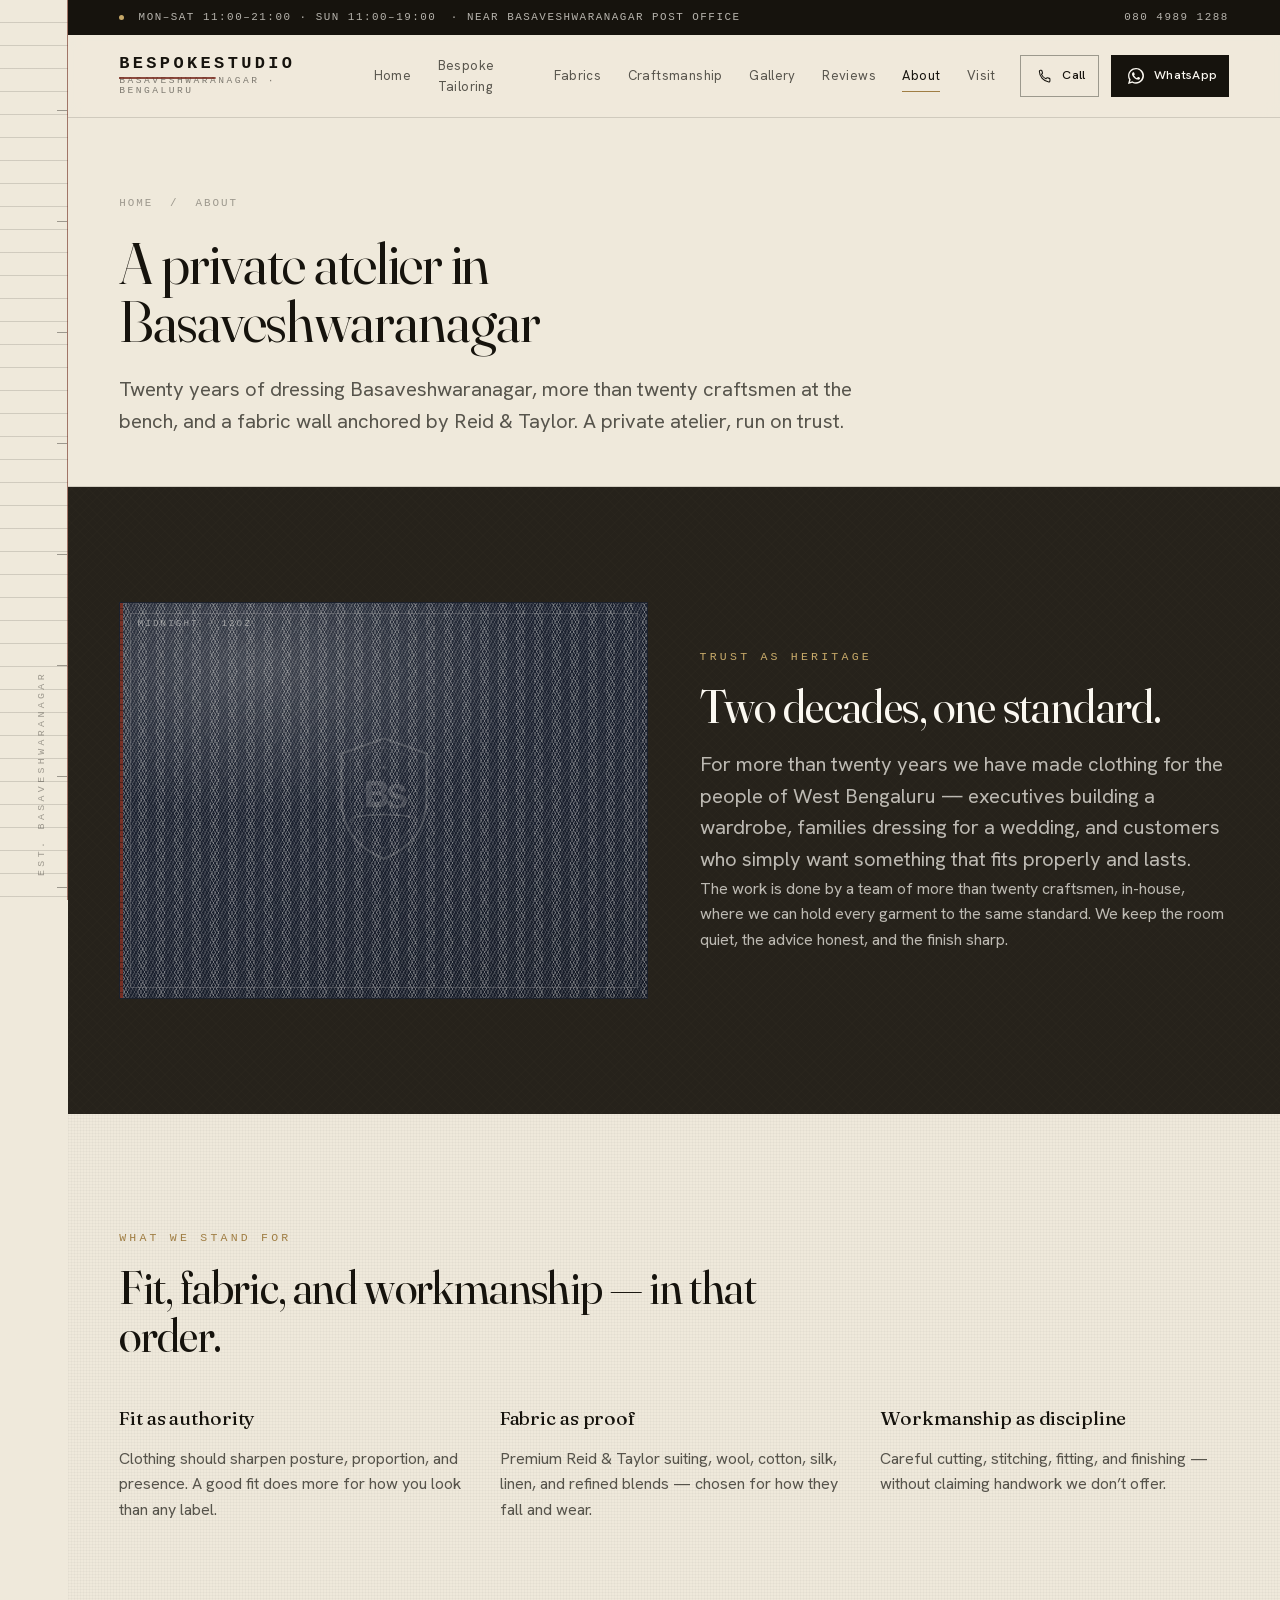
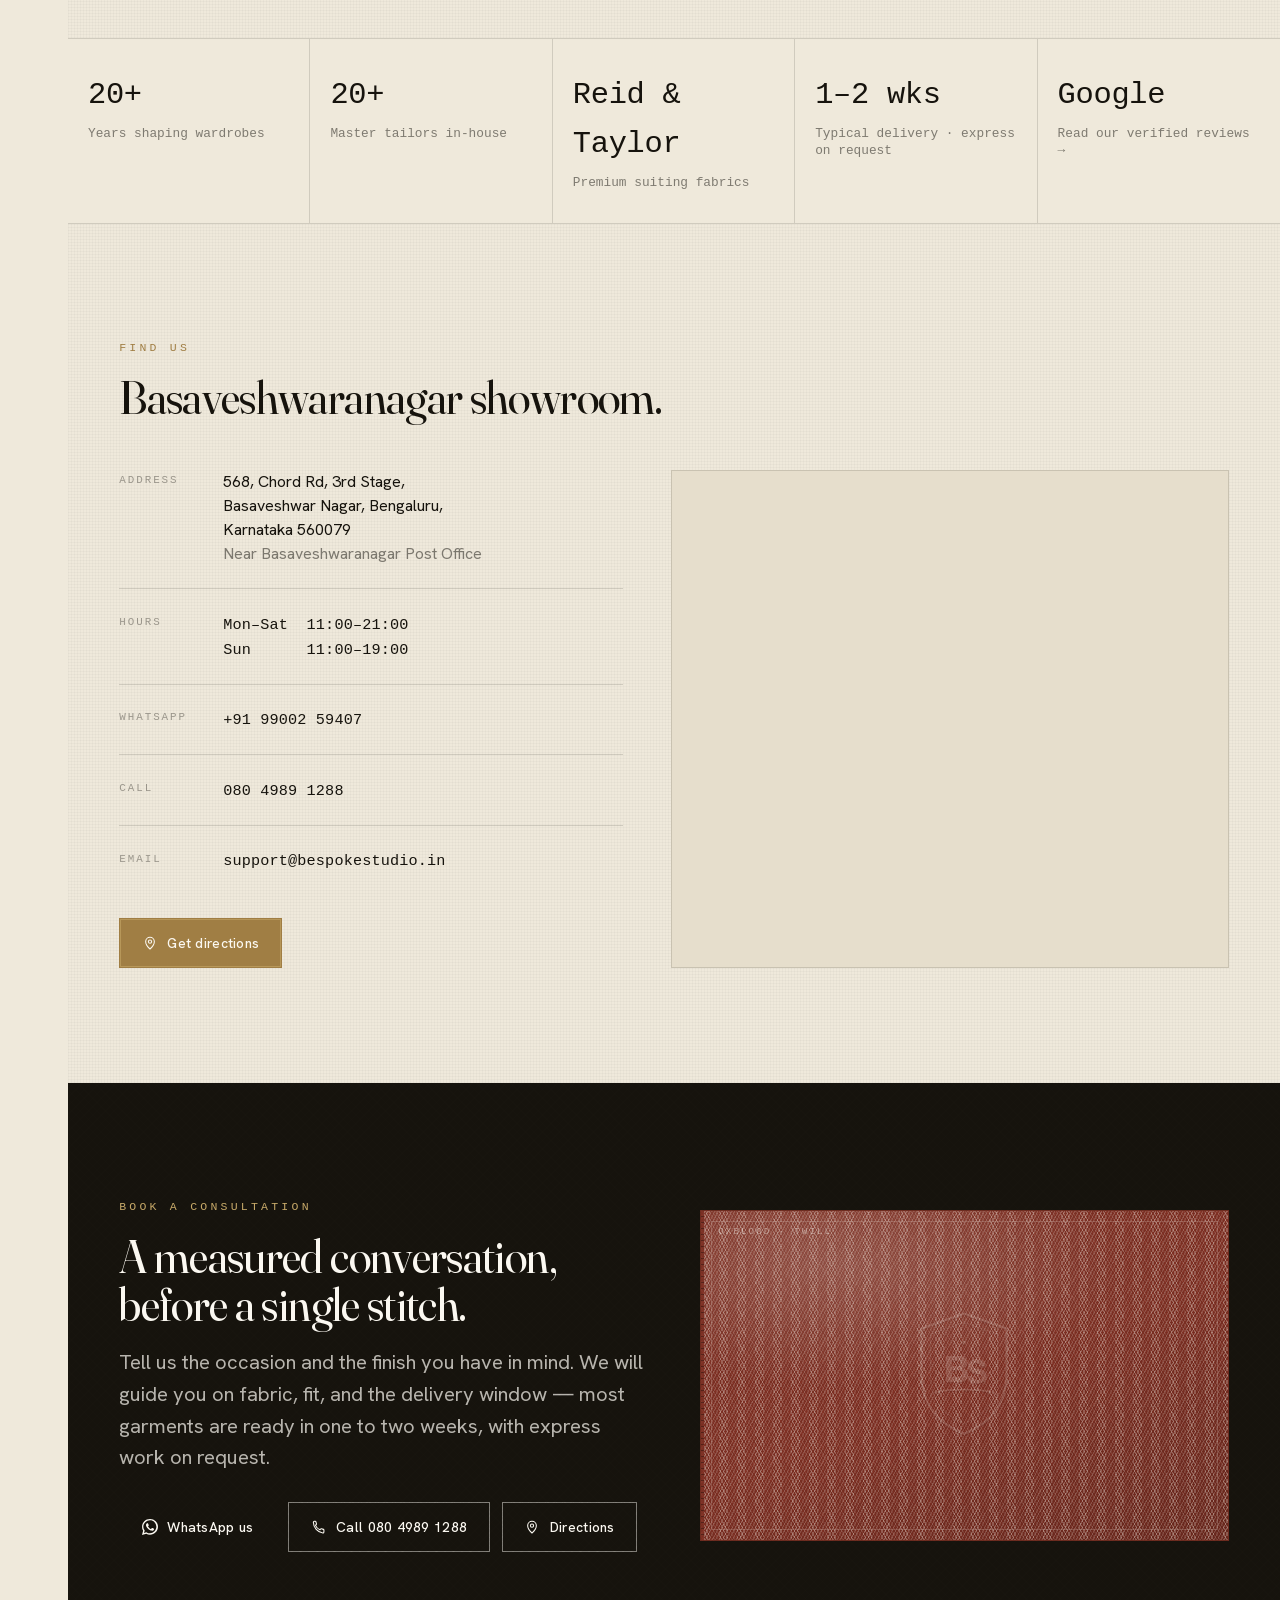
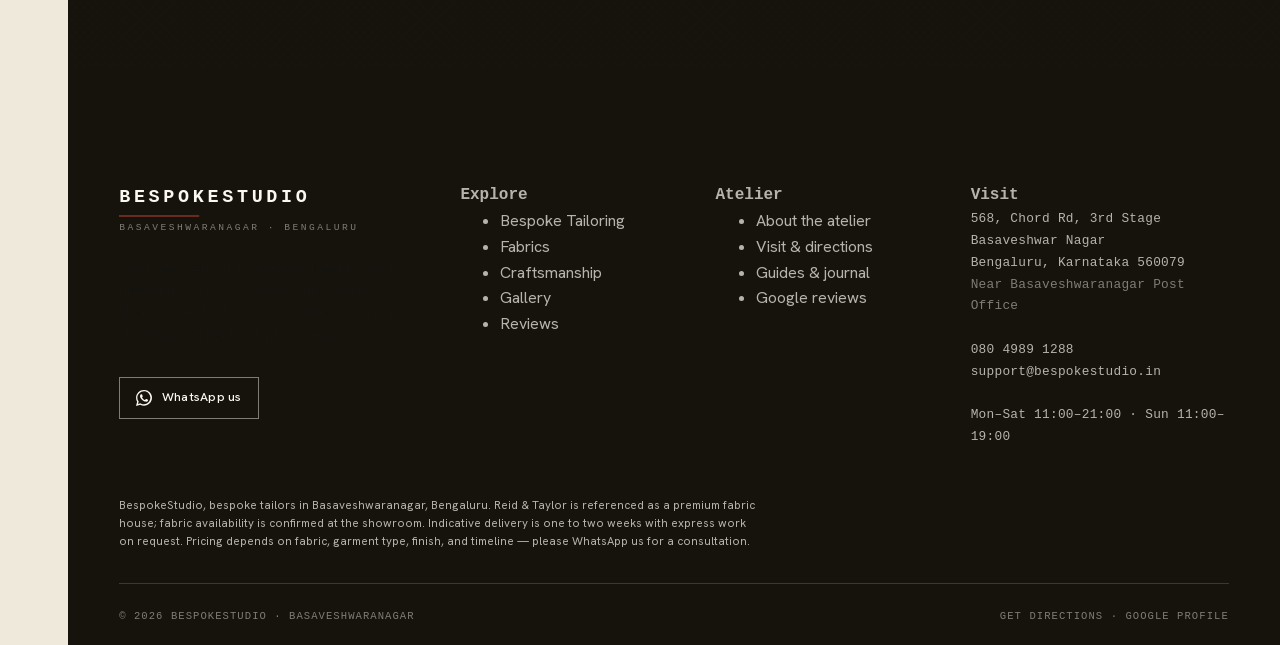
==== commit 3020e9ad: "Luxe redesign: couture serif, dark hero, fabric-swatch system + real R&T imagery Art direction overh" ====
--- a/about.html
+++ b/about.html
@@ -6,15 +6,15 @@
 <script>document.documentElement.classList.add('js')</script>
 <title>About — 20+ Years of Bespoke Tailoring in Basaveshwaranagar | BespokeStudio</title>
 <meta name="description" content="BespokeStudio is a private bespoke tailoring atelier and Reid &amp; Taylor fabric showroom in Basaveshwaranagar, Bengaluru — 20+ years, 20+ craftsmen, one standard.">
-<link rel="canonical" href="https://bespokestudio.in/about.html">
+<link rel="canonical" href="https://bespokestudio.co.in/about">
 <meta name="theme-color" content="#17150F">
 <meta name="format-detection" content="telephone=no">
 <meta property="og:type" content="business.business">
 <meta property="og:site_name" content="BespokeStudio">
 <meta property="og:title" content="About — 20+ Years of Bespoke Tailoring in Basaveshwaranagar | BespokeStudio">
 <meta property="og:description" content="BespokeStudio is a private bespoke tailoring atelier and Reid &amp; Taylor fabric showroom in Basaveshwaranagar, Bengaluru — 20+ years, 20+ craftsmen, one standard.">
-<meta property="og:url" content="https://bespokestudio.in/about.html">
-<meta property="og:image" content="https://bespokestudio.in/assets/img/og-cover.png">
+<meta property="og:url" content="https://bespokestudio.co.in/about">
+<meta property="og:image" content="https://bespokestudio.co.in/assets/img/og-cover.png">
 <meta name="twitter:card" content="summary_large_image">
 <link rel="icon" href="assets/img/favicon.svg" type="image/svg+xml">
 <link rel="apple-touch-icon" href="assets/img/favicon.svg">
@@ -23,32 +23,125 @@
 <script type="application/ld+json">
 {
   "@context": "https://schema.org",
-  "@type": "ClothingStore",
-  "@id": "https://bespokestudio.in/#business",
-  "name": "BespokeStudio",
-  "description": "Premium bespoke tailoring and Reid & Taylor fabric showroom in Basaveshwaranagar, Bengaluru.",
-  "url": "https://bespokestudio.in/",
-  "telephone": "+91-80-4989-1288",
-  "email": "support@bespokestudio.in",
-  "priceRange": "$$$",
-  "image": "https://bespokestudio.in/assets/img/og-cover.png",
-  "address": {"@type": "PostalAddress", "streetAddress": "568, Chord Rd, 3rd Stage, Basaveshwar Nagar", "addressLocality": "Bengaluru", "addressRegion": "Karnataka", "postalCode": "560079", "addressCountry": "IN"},
-  "geo": {"@type": "GeoCoordinates", "latitude": 12.9942605, "longitude": 77.5392937},
-  "openingHoursSpecification": [
-    {"@type": "OpeningHoursSpecification", "dayOfWeek": ["Monday","Tuesday","Wednesday","Thursday","Friday","Saturday"], "opens": "11:00", "closes": "21:00"},
-    {"@type": "OpeningHoursSpecification", "dayOfWeek": "Sunday", "opens": "11:00", "closes": "19:00"}
-  ],
-  "areaServed": ["Basaveshwaranagar","Rajajinagar","Vijayanagar","Malleshwaram","Bengaluru"],
-  "hasOfferCatalog": {"@type": "OfferCatalog", "name": "Bespoke tailoring and premium fabrics", "itemListElement": [
-    {"@type": "Offer", "itemOffered": {"@type": "Service", "name": "Men's bespoke suits"}},
-    {"@type": "Offer", "itemOffered": {"@type": "Service", "name": "Custom shirts and trousers"}},
-    {"@type": "Offer", "itemOffered": {"@type": "Service", "name": "Sherwani and ethnic wear tailoring"}},
-    {"@type": "Offer", "itemOffered": {"@type": "Service", "name": "Women's formal bespoke clothing"}},
-    {"@type": "Offer", "itemOffered": {"@type": "Service", "name": "Premium fabric consultation"}}
-  ]}
+  "@graph": [
+    {
+      "@type": "ClothingStore",
+      "@id": "https://bespokestudio.co.in/#business",
+      "name": "BespokeStudio",
+      "description": "Bespoke tailoring atelier and premium fabric showroom in Basaveshwaranagar, Bengaluru, working with Reid & Taylor and other fine suiting cloths.",
+      "url": "https://bespokestudio.co.in/",
+      "telephone": "+91-80-4989-1288",
+      "email": "support@bespokestudio.in",
+      "priceRange": "$$$",
+      "image": "https://bespokestudio.co.in/assets/img/og-cover.png",
+      "sameAs": [
+        "https://share.google/eGm642nOUGeRKLQ7e"
+      ],
+      "address": {
+        "@type": "PostalAddress",
+        "streetAddress": "568, Chord Rd, 3rd Stage, Basaveshwar Nagar",
+        "addressLocality": "Bengaluru",
+        "addressRegion": "Karnataka",
+        "postalCode": "560079",
+        "addressCountry": "IN"
+      },
+      "geo": {
+        "@type": "GeoCoordinates",
+        "latitude": 12.9942605,
+        "longitude": 77.5392937
+      },
+      "openingHoursSpecification": [
+        {
+          "@type": "OpeningHoursSpecification",
+          "dayOfWeek": [
+            "Monday",
+            "Tuesday",
+            "Wednesday",
+            "Thursday",
+            "Friday",
+            "Saturday"
+          ],
+          "opens": "11:00",
+          "closes": "21:00"
+        },
+        {
+          "@type": "OpeningHoursSpecification",
+          "dayOfWeek": "Sunday",
+          "opens": "11:00",
+          "closes": "19:00"
+        }
+      ],
+      "areaServed": [
+        "Basaveshwaranagar",
+        "Rajajinagar",
+        "Vijayanagar",
+        "Malleshwaram",
+        "Bengaluru"
+      ],
+      "hasOfferCatalog": {
+        "@type": "OfferCatalog",
+        "name": "Bespoke tailoring and premium fabrics",
+        "itemListElement": [
+          {
+            "@type": "Offer",
+            "itemOffered": {
+              "@type": "Service",
+              "name": "Men's bespoke suits"
+            }
+          },
+          {
+            "@type": "Offer",
+            "itemOffered": {
+              "@type": "Service",
+              "name": "Custom shirts and trousers"
+            }
+          },
+          {
+            "@type": "Offer",
+            "itemOffered": {
+              "@type": "Service",
+              "name": "Sherwani and ethnic wear tailoring"
+            }
+          },
+          {
+            "@type": "Offer",
+            "itemOffered": {
+              "@type": "Service",
+              "name": "Women's formal bespoke clothing"
+            }
+          },
+          {
+            "@type": "Offer",
+            "itemOffered": {
+              "@type": "Service",
+              "name": "Premium fabric consultation"
+            }
+          }
+        ]
+      }
+    },
+    {
+      "@type": "BreadcrumbList",
+      "itemListElement": [
+        {
+          "@type": "ListItem",
+          "position": 1,
+          "name": "Home",
+          "item": "https://bespokestudio.co.in/"
+        },
+        {
+          "@type": "ListItem",
+          "position": 2,
+          "name": "About",
+          "item": "https://bespokestudio.co.in/about"
+        }
+      ]
+    }
+  ]
 }
 </script>
 <!-- GA4: set GA4_ID in build.py to enable. Events buffer to dataLayer until then. -->
+
 </head>
 <body data-page="about" data-service="about">
 
@@ -98,7 +191,7 @@
 <section class="section section--char weave">
   <div class="wrap">
     <div class="split split--flip">
-      <div class="split__media reveal"><figure class="plate " style="--ratio:4 / 3" role="img" aria-label="Photography plate — reserved for: The craftsmen — dignified portrait"><span class="plate__mono">PL · 61</span><span class="plate__glyph">BS</span><figcaption class="plate__cap"><span class="plate__label">The craftsmen — dignified portrait</span><span class="plate__note">Reserved for team photography</span></figcaption></figure></div>
+      <div class="split__media reveal"><figure class="swatch swatch--midnight" style="--ratio:4 / 3" role="img" aria-label="The craftsmen — dignified portrait"><span class="swatch__weave" aria-hidden="true"></span><span class="swatch__edge" aria-hidden="true"></span><svg class="crest swatch__crest" aria-hidden="true" viewBox="0 0 100 118" role="img" aria-labelledby="crestT" xmlns="http://www.w3.org/2000/svg" fill="none"><title id="crestT">BespokeStudio</title><path d="M50 4 88 17.5v40.5c0 30-18.5 45.5-38 53.5C30.5 103.5 12 88 12 58V17.5L50 4Z" stroke="currentColor" stroke-width="2" stroke-linejoin="round"/><path d="M50 12 80 22.5v35.5c0 25-14.5 38-30 44.5C34.5 96 20 83 20 58V22.5L50 12Z" stroke="currentColor" stroke-width="1" stroke-linejoin="round" opacity=".5"/><g fill="currentColor"><path d="M34 42h11.4c4.4 0 7.3 2.2 7.3 5.9 0 2.6-1.6 4.4-3.9 5.1 2.9.5 4.9 2.6 4.9 5.7 0 4.1-3.1 6.6-8 6.6H34V42Zm10.4 9.4c2 0 3.2-1.1 3.2-2.8 0-1.7-1.2-2.6-3.3-2.6h-5.2v5.4h5.3Zm.5 9.3c2.2 0 3.5-1.1 3.5-3 0-1.9-1.4-2.9-3.6-2.9h-5.7v5.9h5.8Z"/><path d="M56.7 59.6c.2 2.4 2.1 3.9 5 3.9 2.5 0 4.1-1.1 4.1-2.8 0-1.5-1-2.2-3.8-2.8l-2.5-.6c-4.1-.9-6-2.9-6-6 0-3.9 3.2-6.4 7.9-6.4 4.9 0 7.8 2.4 8 6.4h-4.7c-.2-2-1.5-3-3.4-3-1.9 0-3.2.9-3.2 2.4 0 1.3 1 2 3.4 2.6l2.6.6c4.3.9 6.2 2.7 6.2 6 0 4.1-3.3 6.7-8.7 6.7-5.3 0-8.6-2.5-8.8-6.6l3.9-.4Z"/></g><path d="M27 74c9-2.6 37-2.6 46 0" stroke="currentColor" stroke-width="1.6" stroke-linecap="round"/><path d="M24.4 74c-2.4.7-4 2.4-4.4 4.7M75.6 74c2.4.7 4 2.4 4.4 4.7" stroke="currentColor" stroke-width="1.4" stroke-linecap="round" opacity=".7"/><circle cx="50" cy="30" r="1.6" fill="currentColor"/></svg><span class="swatch__tag">MIDNIGHT · 12OZ</span></figure></div>
       <div class="split__body reveal">
         <span class="eyebrow eyebrow--onink">Trust as heritage</span>
         <h2 class="section-title">Two decades, one standard.</h2>
@@ -117,7 +210,7 @@
       <div class="reveal"><h3>Workmanship as discipline</h3><p class="mt-1">Careful cutting, stitching, fitting, and finishing — without claiming handwork we don&rsquo;t offer.</p></div>
     </div>
   </div>
-</section><section class="trust"><div class="trust__grid"><div class="trust__cell"><div class="trust__n">20+</div><div class="trust__k">Years shaping wardrobes</div></div><div class="trust__cell"><div class="trust__n">20+</div><div class="trust__k">Master tailors in-house</div></div><div class="trust__cell"><div class="trust__n">Reid &amp; Taylor</div><div class="trust__k">Premium suiting fabrics</div></div><div class="trust__cell"><div class="trust__n">1&ndash;2 wks</div><div class="trust__k">Typical delivery &middot; express on request</div></div><div class="trust__cell"><a href="https://www.google.com/maps/search/?api=1&query=BespokeStudio%2C%20568%2C%20Chord%20Rd%2C%203rd%20Stage%2C%20Basaveshwar%20Nagar%2C%20Bengaluru%2C%20Karnataka%20560079" data-evt="direction_click" data-p-section="trust" target="_blank" rel="noopener" style="display:block"><div class="trust__n">Google</div><div class="trust__k">Read our verified reviews &rarr;</div></a></div></div></section>
+</section><section class="trust"><div class="trust__grid"><div class="trust__cell"><div class="trust__n">20+</div><div class="trust__k">Years shaping wardrobes</div></div><div class="trust__cell"><div class="trust__n">20+</div><div class="trust__k">Master tailors in-house</div></div><div class="trust__cell"><div class="trust__n">Reid &amp; Taylor</div><div class="trust__k">Premium suiting fabrics</div></div><div class="trust__cell"><div class="trust__n">1&ndash;2 wks</div><div class="trust__k">Typical delivery &middot; express on request</div></div><div class="trust__cell"><a href="https://share.google/eGm642nOUGeRKLQ7e" data-evt="direction_click" data-p-section="trust" target="_blank" rel="noopener" style="display:block"><div class="trust__n">Google</div><div class="trust__k">Read our verified reviews &rarr;</div></a></div></div></section>
 <section class="section section--paper" id="visit">
   <div class="wrap">
     <div class="sec-head reveal"><span class="eyebrow">Find us</span><h2 class="section-title">Basaveshwaranagar showroom.</h2></div>
@@ -144,7 +237,7 @@
         <div class="cta-row"><a class="btn btn--wa" href="https://wa.me/919900259407?text=Hello%20BespokeStudio%2C%20I%20would%20like%20to%20book%20a%20wardrobe%20consultation." data-evt="whatsapp_click" data-p-position="section" target="_blank" rel="noopener"><svg class="btn__ic" viewBox="0 0 24 24" fill="currentColor" aria-hidden="true"><path d="M17.5 14.4c-.3-.15-1.77-.87-2.04-.97-.27-.1-.47-.15-.67.15-.2.3-.77.97-.94 1.17-.17.2-.35.22-.65.07-.3-.15-1.26-.46-2.4-1.48-.89-.79-1.49-1.77-1.66-2.07-.17-.3-.02-.46.13-.61.13-.13.3-.35.45-.52.15-.17.2-.3.3-.5.1-.2.05-.37-.02-.52-.07-.15-.67-1.62-.92-2.22-.24-.58-.49-.5-.67-.51l-.57-.01c-.2 0-.52.07-.79.37-.27.3-1.04 1.02-1.04 2.48s1.07 2.88 1.22 3.08c.15.2 2.1 3.2 5.08 4.49.71.31 1.26.49 1.69.63.71.22 1.36.19 1.87.12.57-.09 1.77-.72 2.02-1.42.25-.7.25-1.3.17-1.42-.07-.12-.27-.2-.57-.35z"/><path d="M20.5 3.4A11.9 11.9 0 0012 0C5.4 0 .1 5.3.1 11.9c0 2.1.5 4.1 1.6 5.9L0 24l6.4-1.7c1.7.9 3.6 1.4 5.6 1.4h.01C18.6 23.7 24 18.4 24 11.8c0-3.2-1.2-6.2-3.5-8.4zM12 21.5h-.01a9.6 9.6 0 01-4.9-1.34l-.35-.2-3.7.97.99-3.6-.23-.37A9.55 9.55 0 012 11.9C2 6.4 6.5 1.9 12 1.9c2.6 0 5 1 6.8 2.8a9.5 9.5 0 012.8 6.7c0 5.5-4.5 10-9.6 10z"/></svg> WhatsApp us</a><a class="btn btn--onink" href="tel:+918049891288" data-evt="call_click" data-p-position="section"><svg class="btn__ic" viewBox="0 0 24 24" fill="none" stroke="currentColor" stroke-width="1.6" stroke-linecap="round" stroke-linejoin="round" aria-hidden="true"><path d="M6.4 3.5c.4 0 .78.28.9.66l.92 3.05a1 1 0 01-.26 1.02L6.7 9.55a13 13 0 006.6 6.6l1.32-1.26a1 1 0 011.02-.26l3.05.92c.38.12.66.5.66.9v3.05a1.5 1.5 0 01-1.62 1.5A16.5 16.5 0 013.6 5.12 1.5 1.5 0 015.1 3.5z"/></svg> Call 080 4989 1288</a><a class="btn btn--onink" href="https://www.google.com/maps/dir/?api=1&destination=BespokeStudio%2C%20568%2C%20Chord%20Rd%2C%203rd%20Stage%2C%20Basaveshwar%20Nagar%2C%20Bengaluru%2C%20Karnataka%20560079" data-evt="direction_click" data-p-position="section" target="_blank" rel="noopener"><svg class="btn__ic" viewBox="0 0 24 24" fill="none" stroke="currentColor" stroke-width="1.6" stroke-linecap="round" stroke-linejoin="round" aria-hidden="true"><path d="M12 21s6.5-5.8 6.5-11a6.5 6.5 0 10-13 0C5.5 15.2 12 21 12 21z"/><circle cx="12" cy="10" r="2.4"/></svg> Directions</a></div>
       </div>
       <div class="split__media reveal">
-        <figure class="plate " style="--ratio:16 / 10" role="img" aria-label="Photography plate — reserved for: Consultation table — fabric bunch &amp; measure card"><span class="plate__mono">PL · 09</span><span class="plate__glyph">BS</span><figcaption class="plate__cap"><span class="plate__label">Consultation table — fabric bunch &amp; measure card</span><span class="plate__note">Reserved for showroom photography</span></figcaption></figure>
+        <figure class="swatch swatch--oxblood" style="--ratio:16 / 10" role="img" aria-label="Consultation table — fabric bunch &amp; measure card"><span class="swatch__weave" aria-hidden="true"></span><span class="swatch__edge" aria-hidden="true"></span><svg class="crest swatch__crest" aria-hidden="true" viewBox="0 0 100 118" role="img" aria-labelledby="crestT" xmlns="http://www.w3.org/2000/svg" fill="none"><title id="crestT">BespokeStudio</title><path d="M50 4 88 17.5v40.5c0 30-18.5 45.5-38 53.5C30.5 103.5 12 88 12 58V17.5L50 4Z" stroke="currentColor" stroke-width="2" stroke-linejoin="round"/><path d="M50 12 80 22.5v35.5c0 25-14.5 38-30 44.5C34.5 96 20 83 20 58V22.5L50 12Z" stroke="currentColor" stroke-width="1" stroke-linejoin="round" opacity=".5"/><g fill="currentColor"><path d="M34 42h11.4c4.4 0 7.3 2.2 7.3 5.9 0 2.6-1.6 4.4-3.9 5.1 2.9.5 4.9 2.6 4.9 5.7 0 4.1-3.1 6.6-8 6.6H34V42Zm10.4 9.4c2 0 3.2-1.1 3.2-2.8 0-1.7-1.2-2.6-3.3-2.6h-5.2v5.4h5.3Zm.5 9.3c2.2 0 3.5-1.1 3.5-3 0-1.9-1.4-2.9-3.6-2.9h-5.7v5.9h5.8Z"/><path d="M56.7 59.6c.2 2.4 2.1 3.9 5 3.9 2.5 0 4.1-1.1 4.1-2.8 0-1.5-1-2.2-3.8-2.8l-2.5-.6c-4.1-.9-6-2.9-6-6 0-3.9 3.2-6.4 7.9-6.4 4.9 0 7.8 2.4 8 6.4h-4.7c-.2-2-1.5-3-3.4-3-1.9 0-3.2.9-3.2 2.4 0 1.3 1 2 3.4 2.6l2.6.6c4.3.9 6.2 2.7 6.2 6 0 4.1-3.3 6.7-8.7 6.7-5.3 0-8.6-2.5-8.8-6.6l3.9-.4Z"/></g><path d="M27 74c9-2.6 37-2.6 46 0" stroke="currentColor" stroke-width="1.6" stroke-linecap="round"/><path d="M24.4 74c-2.4.7-4 2.4-4.4 4.7M75.6 74c2.4.7 4 2.4 4.4 4.7" stroke="currentColor" stroke-width="1.4" stroke-linecap="round" opacity=".7"/><circle cx="50" cy="30" r="1.6" fill="currentColor"/></svg><span class="swatch__tag">OXBLOOD · TWILL</span></figure>
       </div>
     </div>
   </div>
@@ -175,10 +268,10 @@
         </address>
       </div>
     </div>
-    <p class="footer__note">BespokeStudio · Reid & Taylor, Basaveshwaranagar. Reid &amp; Taylor is referenced as a premium fabric house; fabric availability is confirmed at the showroom. Indicative delivery is one to two weeks with express work on request. Pricing depends on fabric, garment type, finish, and timeline — please WhatsApp us for a consultation.</p>
+    <p class="footer__note">BespokeStudio, bespoke tailors in Basaveshwaranagar, Bengaluru. Reid &amp; Taylor is referenced as a premium fabric house; fabric availability is confirmed at the showroom. Indicative delivery is one to two weeks with express work on request. Pricing depends on fabric, garment type, finish, and timeline — please WhatsApp us for a consultation.</p>
     <div class="footer__bar">
       <span>&copy; <span data-year>2026</span> BespokeStudio &middot; Basaveshwaranagar</span>
-      <span><a href="https://www.google.com/maps/dir/?api=1&destination=BespokeStudio%2C%20568%2C%20Chord%20Rd%2C%203rd%20Stage%2C%20Basaveshwar%20Nagar%2C%20Bengaluru%2C%20Karnataka%20560079" data-evt="direction_click" data-p-position="footer" target="_blank" rel="noopener">Get directions</a> &middot; <a href="https://www.google.com/maps/search/?api=1&query=BespokeStudio%2C%20568%2C%20Chord%20Rd%2C%203rd%20Stage%2C%20Basaveshwar%20Nagar%2C%20Bengaluru%2C%20Karnataka%20560079" target="_blank" rel="noopener">Google profile</a></span>
+      <span><a href="https://www.google.com/maps/dir/?api=1&destination=BespokeStudio%2C%20568%2C%20Chord%20Rd%2C%203rd%20Stage%2C%20Basaveshwar%20Nagar%2C%20Bengaluru%2C%20Karnataka%20560079" data-evt="direction_click" data-p-position="footer" target="_blank" rel="noopener">Get directions</a> &middot; <a href="https://share.google/eGm642nOUGeRKLQ7e" target="_blank" rel="noopener">Google profile</a></span>
     </div>
   </div>
 </footer>
--- a/assets/css/site.css
+++ b/assets/css/site.css
@@ -5,15 +5,29 @@
    One restraint risk: a single hairline of oxblood "selvedge thread"
    ============================================================ */
 
+/* self-hosted faces — no runtime CDN. Fraunces (display, high-contrast old-style,
+   variable opsz+wght) + Hanken Grotesk (body). Both SIL OFL. */
+@font-face {
+  font-family: "Fraunces";
+  src: url("../fonts/fraunces-var.woff2") format("woff2");
+  font-weight: 340 560; font-stretch: 100%; font-style: normal; font-display: swap;
+}
+@font-face {
+  font-family: "Hanken Grotesk";
+  src: url("../fonts/hanken-var.woff2") format("woff2");
+  font-weight: 400 600; font-style: normal; font-display: swap;
+}
+
 :root {
   /* --- cloth palette --- */
-  --ink:        #17150F;   /* warm near-black — primary text, dark cloth */
-  --charcoal:   #2A2620;   /* charcoal wool — dark panels */
+  --ink:        #16130D;   /* warm near-black — primary text, dark cloth */
+  --charcoal:   #26221B;   /* charcoal wool — dark panels */
+  --midnight:   #1C2230;   /* midnight worsted — a second dark cloth tone */
   --oat:        #EFE9DB;   /* oat paper — main ground (deeper than the AI-cream default) */
-  --oat-deep:   #E5DDCB;   /* recessed oat */
+  --oat-deep:   #E6DECC;   /* recessed oat */
   --chalk:      #FBF8F1;   /* tailor's chalk — raised cards */
-  --brass:      #9C7A44;   /* muted brass — the accent, used with restraint */
-  --brass-lo:   #B79A6A;   /* lighter brass for dark grounds */
+  --brass:      #A07E44;   /* muted brass — the accent on light grounds */
+  --brass-lo:   #C6A868;   /* champagne brass for dark grounds */
   --selvedge:   #7A2E22;   /* oxblood selvedge thread — the one risk, 1px only */
 
   --ink-70:     rgba(23,21,15,0.70);
@@ -424,6 +438,27 @@
 .review__q { font-size: 1.02rem; line-height: 1.5; color: var(--ink); }
 .review__meta { font-family: var(--mono); font-size: 0.66rem; letter-spacing: 0.14em; text-transform: uppercase; color: var(--ink-38); margin-top: auto; }
 .review__tag { display: inline-block; font-family: var(--mono); font-size: 0.6rem; letter-spacing: 0.16em; text-transform: uppercase; color: var(--brass); border: 1px solid var(--ink-14); padding: 0.2rem 0.45rem; }
+
+/* live Google reviews (assets/js/reviews.js) — matches the spec-sheet voice */
+[hidden] { display: none !important; }
+.gr-head { display: flex; align-items: center; justify-content: space-between; flex-wrap: wrap; gap: 1rem; margin-top: 2.5rem; padding-bottom: 1.25rem; border-bottom: 1px solid var(--ink-14); }
+.gr-score { display: flex; align-items: baseline; gap: 0.65rem; flex-wrap: wrap; }
+.gr-rating { font-family: var(--mono); font-size: clamp(1.6rem, 3vw, 2.2rem); font-weight: 500; letter-spacing: -0.01em; color: var(--ink); font-variant-numeric: tabular-nums; }
+.gr-stars { color: var(--brass); letter-spacing: 0.15em; font-size: 0.95rem; }
+.gr-count { font-family: var(--mono); font-size: 0.72rem; letter-spacing: 0.1em; text-transform: uppercase; color: var(--ink-52); }
+.gr-badge { font-family: var(--mono); font-size: 0.62rem; letter-spacing: 0.12em; text-transform: uppercase; color: var(--ink-52); text-decoration: none; border: 1px solid var(--ink-14); padding: 0.4rem 0.65rem; white-space: nowrap; }
+.gr-badge:hover { color: var(--brass); border-color: var(--brass); }
+.gr-badge strong { color: var(--ink); font-weight: 600; }
+.gr-grid { margin-top: 1.75rem; }
+.gr-card__top { display: flex; align-items: center; justify-content: space-between; gap: 0.75rem; }
+.gr-author { display: inline-flex; align-items: center; gap: 0.6rem; text-decoration: none; color: var(--ink); min-width: 0; }
+.gr-av { width: 40px; height: 40px; border-radius: 50%; object-fit: cover; flex: 0 0 auto; background: var(--ink-14); }
+.gr-av--ph { display: inline-flex; align-items: center; justify-content: center; background: var(--ink); color: var(--chalk); font-family: var(--mono); font-size: 1rem; }
+.gr-name { font-size: 0.9rem; font-weight: 600; overflow: hidden; text-overflow: ellipsis; white-space: nowrap; }
+.gr-author:hover .gr-name { color: var(--brass); }
+.gr-card .review__meta { text-transform: none; letter-spacing: 0.04em; }
+.gr-card .review__meta a { color: inherit; text-decoration: underline; text-underline-offset: 2px; }
+.gr-card .review__meta a:hover { color: var(--brass); }
 
 .notice {
   border: 1px dashed var(--brass); background: color-mix(in srgb, var(--brass) 7%, var(--oat));
@@ -538,3 +573,260 @@
   .reveal { opacity: 1; transform: none; transition: none; }
   .btn:hover, .docket:hover { transform: none; }
 }
+
+/* ════════════════════════════════════════════════════════════
+   ATELIER EDITORIAL — couture-serif redesign layer + .swatch component
+   Appended AFTER the existing rules in site.css. Additive and ordered;
+   it never overrides bare `.section` padding, so section rhythm is intact.
+   Uses ONLY the declared design tokens. Does not touch .gr-* / #gr-*.
+   The legacy .plate rules (site.css ~326-362) become dead-but-harmless:
+   build.py no longer emits any .plate markup after the plate()->swatch swap.
+   ════════════════════════════════════════════════════════════ */
+
+/* ── 0 · TOKEN FIX (required) ─────────────────────────────────
+   The live :root (line 44) points --sans at a system stack and defines NO
+   --serif, so the self-hosted Fraunces face never renders. Re-declare the
+   font tokens here — the later :root declaration wins at equal specificity. */
+:root {
+  --serif: "Fraunces", Georgia, "Times New Roman", serif;
+  --sans:  "Hanken Grotesk", system-ui, -apple-system, "Segoe UI", Roboto, sans-serif;
+  --mono:  ui-monospace, "SF Mono", "SFMono-Regular", Menlo, Consolas, monospace;
+}
+
+/* ── 1 · TYPE SCALE — serif display, sans body, mono data ───── */
+.display, .hero h1, .phero h1 {
+  font-family: var(--serif); font-weight: 380; line-height: 1.02;
+  letter-spacing: -0.018em; font-variation-settings: "opsz" 140, "wght" 380;
+}
+.hero h1 { font-weight: 420; font-variation-settings: "opsz" 144, "wght" 420; }
+h1, h2, h3, h2.section-title, .split__body h2, .prose h2 {
+  font-family: var(--serif); font-weight: 400; letter-spacing: -0.014em;
+  font-variation-settings: "opsz" 72, "wght" 400;
+}
+h2.section-title { font-weight: 400; line-height: 1.06; font-variation-settings: "opsz" 88, "wght" 410; }
+h3, .docket h3, .step h3, .guide h3, .review__q {
+  font-variation-settings: "opsz" 32, "wght" 460; font-weight: 460; letter-spacing: -0.006em;
+}
+.faq summary { font-family: var(--serif); font-weight: 440; font-variation-settings: "opsz" 30, "wght" 440; }
+body, p, .lede { font-family: var(--sans); }
+.lede { max-width: 42rem; font-weight: 400; }
+.eyebrow, .data, .brand__place, .hero__doc, .docket__ref, .docket__idx, .step__n,
+.review__meta, .review__tag, .trust__n, .trust__k, .nap__k, .gr-rating, .gr-count,
+.gr-badge, .phero__crumb, .site-footer h4, .footer__data, .footer__bar, .brand__mark,
+.guide__ref, .swatch__tag { font-family: var(--mono); }
+
+/* ── 2 · SWATCH — a CSS-woven cloth field (replaces .plate) ────
+   Layered twill/herringbone + pressed sheen; debossed monogram crest;
+   woven selvedge edge; mono tone-tag. No photo, no placeholder text. */
+.swatch {
+  --cloth:  var(--charcoal);
+  --thread: var(--chalk-09);
+  --sheen:  var(--chalk-16);
+  --mark:   var(--chalk);
+  --tag:    var(--chalk-46);
+  --frame:  var(--chalk-16);
+  position: relative; overflow: hidden; isolation: isolate;
+  aspect-ratio: var(--ratio, 4 / 3);
+  background-color: var(--cloth);
+  color: var(--mark);
+  border: 1px solid var(--ink-14);
+  display: flex;
+}
+.swatch--fill { aspect-ratio: auto; width: 100%; }
+
+/* cloth TONE variants — build.py cycles these */
+.swatch--worsted  { --cloth: var(--charcoal); }
+.swatch--midnight { --cloth: var(--midnight); }
+.swatch--oxblood  { --cloth: var(--selvedge); }
+.swatch--ink      { --cloth: var(--ink); }
+.swatch--camel {                                   /* the one light cloth */
+  --cloth: var(--oat-deep);
+  --thread: var(--ink-08); --sheen: var(--ink-14);
+  --mark: var(--ink); --tag: var(--ink-38); --frame: var(--ink-14);
+}
+
+/* woven ground: opposed twill threads */
+.swatch__weave {
+  position: absolute; inset: 0; z-index: 0;
+  background-image:
+    repeating-linear-gradient( 63deg, var(--thread) 0 1px, transparent 1px 3px),
+    repeating-linear-gradient(-63deg, var(--sheen)  0 1px, transparent 1px 3px);
+}
+/* chevron layer: narrow bands reverse the lean -> herringbone zig-zag */
+.swatch__weave::before {
+  content: ""; position: absolute; inset: 0;
+  background-image:
+    repeating-linear-gradient(-63deg, var(--thread) 0 1px, transparent 1px 3px),
+    repeating-linear-gradient( 63deg, var(--sheen)  0 1px, transparent 1px 3px);
+  -webkit-mask-image: repeating-linear-gradient(90deg, #000 0 9px, transparent 9px 18px);
+          mask-image: repeating-linear-gradient(90deg, #000 0 9px, transparent 9px 18px);
+}
+/* pressed-cloth sheen */
+.swatch__weave::after {
+  content: ""; position: absolute; inset: 0;
+  background:
+    radial-gradient(130% 90% at 26% 16%, var(--sheen) 0%, transparent 42%),
+    linear-gradient(158deg, transparent 52%, rgba(0,0,0,.16) 100%);
+  mix-blend-mode: soft-light;
+}
+.swatch--camel .swatch__weave::after { mix-blend-mode: multiply; opacity: .55; }
+
+/* hairline inset frame, like a bolt-ticket border */
+.swatch__edge {
+  position: absolute; inset: .62rem; z-index: 1; pointer-events: none;
+  border: 1px solid var(--frame);
+}
+/* woven selvedge stripe down the true left edge (the one oxblood risk) */
+.swatch::after {
+  content: ""; position: absolute; z-index: 1; top: 0; bottom: 0; left: 0; width: 3px;
+  background:
+    linear-gradient(var(--selvedge), var(--selvedge)),
+    repeating-linear-gradient(0deg, transparent 0 5px, rgba(0,0,0,.35) 5px 6px);
+  background-blend-mode: multiply; opacity: .92;
+}
+
+/* debossed monogram crest, centred watermark */
+.swatch__crest {
+  position: absolute; z-index: 1; inset: 0; margin: auto;
+  width: 34%; max-width: 7rem; height: auto;
+  color: var(--mark); opacity: .14;
+  filter: drop-shadow(0 1px 0 rgba(0,0,0,.4)) drop-shadow(0 -1px 0 rgba(255,255,255,.07));
+}
+.swatch--camel .swatch__crest {
+  opacity: .22;
+  filter: drop-shadow(0 1px 0 rgba(255,255,255,.6)) drop-shadow(0 -1px 0 rgba(0,0,0,.2));
+}
+
+/* mono tone-tag (fabric code), top-left, clear of the selvedge */
+.swatch__tag {
+  position: absolute; top: .85rem; left: 1.1rem; z-index: 2;
+  font-size: .58rem; letter-spacing: .22em; text-transform: uppercase; color: var(--tag);
+}
+
+/* hero + gallery fill: swatch fills its cell exactly as .plate--fill did.
+   Replaces the old `.hero__plate .plate` rule at site.css line 320. */
+.hero__plate .swatch { width: 100%; height: 100%; aspect-ratio: auto; }
+
+/* ── 3 · CINEMATIC HOME HERO (dark cloth) ─────────────────────
+   Scoped to body[data-page="index"] .hero — only the home hero goes dark,
+   so no build.py change is needed. IMPORTANT: this DOES set an explicit
+   padding-top/bottom, overriding the base .hero rule (line 311) for the
+   home page only — deliberate so the dark ground has breathing room above
+   and below before it meets the trust bar. Other pages keep base padding. */
+body[data-page="index"] .hero, .hero--dark {
+  background:
+    radial-gradient(120% 80% at 72% 8%, rgba(198,168,104,0.10), transparent 55%),
+    radial-gradient(140% 120% at 50% 120%, rgba(122,46,34,0.14), transparent 60%),
+    linear-gradient(190deg, var(--midnight) 0%, var(--charcoal) 46%, var(--ink) 100%);
+  color: var(--chalk);
+  padding-top: clamp(3.5rem, 7vw, 6rem); padding-bottom: clamp(3.5rem, 7vw, 6rem);
+  position: relative; isolation: isolate; overflow: hidden;
+}
+body[data-page="index"] .hero::before, .hero--dark::before {
+  content: ""; position: absolute; inset: 0; z-index: -1; pointer-events: none;
+  background-image:
+    repeating-linear-gradient(45deg,  var(--chalk-09) 0 1px, transparent 1px 7px),
+    repeating-linear-gradient(-45deg, var(--chalk-09) 0 1px, transparent 1px 7px);
+  opacity: 0.6; mix-blend-mode: overlay;
+}
+body[data-page="index"] .hero::after, .hero--dark::after {
+  content: ""; position: absolute; inset: 0; z-index: -1; pointer-events: none;
+  background:
+    radial-gradient(130% 100% at 50% -10%, transparent 55%, rgba(0,0,0,0.28) 100%),
+    linear-gradient(0deg, rgba(0,0,0,0.30), transparent 30%);
+}
+body[data-page="index"] .hero h1   { color: var(--chalk); position: relative; padding-bottom: 1.4rem; }
+body[data-page="index"] .hero__sub { color: var(--chalk-70); max-width: 34rem; }
+body[data-page="index"] .hero__doc { color: var(--chalk-46); }
+body[data-page="index"] .hero h1::after {
+  content: ""; position: absolute; left: 0; bottom: 0; height: 1px; width: min(20rem, 62%);
+  background: linear-gradient(90deg, var(--brass-lo), rgba(198,168,104,0));
+  transform-origin: left; transform: scaleX(1);
+}
+body[data-page="index"] .hero h1::before {
+  content: ""; position: absolute; left: 0; bottom: 4px; height: 1px; width: 2.4rem;
+  background: var(--selvedge); opacity: 0.9;
+}
+body[data-page="index"] .hero .btn--wa { background: var(--chalk); color: var(--ink); }
+body[data-page="index"] .hero .btn--wa:hover { background: var(--oat); color: var(--ink); }
+body[data-page="index"] .hero .btn--ghost { border-color: var(--chalk-46); color: var(--chalk); }
+body[data-page="index"] .hero .btn--ghost:hover { background: var(--chalk); color: var(--ink); border-color: var(--chalk); }
+/* on the dark hero, the swatch fill reads as a framed monogram field */
+body[data-page="index"] .hero__plate { border: 1px solid var(--chalk-16); }
+
+/* ── 4 · MOTION ───────────────────────────────────────────────
+   Keyed off html.js (set synchronously in <head>, build.py line 287) so
+   no-JS visitors see the finished state. Prefixed keyframe names avoid any
+   collision with existing animations. */
+@keyframes bs-rise     { from { opacity: 0; transform: translateY(16px); } to { opacity: 1; transform: none; } }
+@keyframes bs-drawline { from { transform: scaleX(0); } to { transform: scaleX(1); } }
+.js body[data-page="index"] .hero__doc,
+.js body[data-page="index"] .hero h1,
+.js body[data-page="index"] .hero__sub,
+.js body[data-page="index"] .hero .cta-row { opacity: 0; animation: bs-rise 0.8s var(--ease) forwards; }
+.js body[data-page="index"] .hero__doc     { animation-delay: 0.05s; }
+.js body[data-page="index"] .hero h1       { animation-delay: 0.18s; }
+.js body[data-page="index"] .hero__sub     { animation-delay: 0.34s; }
+.js body[data-page="index"] .hero .cta-row { animation-delay: 0.48s; }
+.js body[data-page="index"] .hero h1::after { transform: scaleX(0); animation: bs-drawline 0.9s var(--ease) 0.62s forwards; }
+.js body[data-page="index"] .hero__plate    { opacity: 0; animation: bs-rise 1s var(--ease) 0.4s forwards; }
+/* neutralise the generic .reveal on hero children (they carry .reveal in markup)
+   so it doesn't fight the load animation */
+.js body[data-page="index"] .hero .hero__body.reveal { opacity: 0; transform: none; }
+.js body[data-page="index"] .hero .hero__body.reveal.is-in { opacity: 1; }
+.js body[data-page="index"] .hero .hero__plate.reveal { transform: none; }
+
+/* hover micro-interactions. This adds a base `.nav a::after` — reconciled with the
+   existing `.nav a[aria-current="page"]::after` (site.css line 221): since both target
+   the single ::after pseudo, the aria-current rule below restores scaleX(1) so the
+   current-page underline still shows. */
+.nav a::after {
+  content: ""; position: absolute; left: 0; bottom: -0.15rem; height: 1px; right: 0;
+  background: var(--brass); transform: scaleX(0); transform-origin: left; transition: transform .3s var(--ease);
+}
+.nav a:hover::after, .nav a[aria-current="page"]::after { transform: scaleX(1); }
+.swatch { transition: transform .35s var(--ease), box-shadow .35s var(--ease); }
+.gallery .swatch:hover, .split__media .swatch:hover { transform: translateY(-2px); box-shadow: 0 18px 40px -28px rgba(23,21,15,0.55); }
+
+/* ── 5 · MATERIAL POLISH ────────────────────────────────────── */
+.btn--brass { box-shadow: inset 0 0 0 1px color-mix(in srgb, var(--brass-lo) 60%, transparent); }
+.btn--ghost:hover { box-shadow: inset 0 0 0 1px var(--brass); }
+.prose a, .nap__v a, .faq details p a {
+  background-image: linear-gradient(var(--brass), var(--brass));
+  background-repeat: no-repeat; background-position: 0 100%; background-size: 0% 1px;
+  border-bottom: 0; padding-bottom: 1px; transition: background-size .35s var(--ease), color .2s var(--ease);
+}
+.prose a:hover, .nap__v a:hover, .faq details p a:hover { background-size: 100% 1px; color: var(--ink); }
+/* subtle paper grain on light sections. section{position:relative} already exists
+   (line 289); all section content is inside .wrap, which we lift above the texture. */
+.section--paper, .section--deep { position: relative; }
+.section--paper::after, .section--deep::after {
+  content: ""; position: absolute; inset: 0; z-index: 0; pointer-events: none;
+  background-image:
+    repeating-linear-gradient(0deg,  var(--ink-08) 0 1px, transparent 1px 3px),
+    repeating-linear-gradient(90deg, var(--ink-08) 0 1px, transparent 1px 3px);
+  opacity: 0.35; mix-blend-mode: multiply;
+}
+.section--paper > .wrap, .section--deep > .wrap { position: relative; z-index: 1; }
+
+/* ── 6 · REDUCED MOTION — collapse to end state ─────────────── */
+@media (prefers-reduced-motion: reduce) {
+  .js body[data-page="index"] .hero__doc,
+  .js body[data-page="index"] .hero h1,
+  .js body[data-page="index"] .hero__sub,
+  .js body[data-page="index"] .hero .cta-row,
+  .js body[data-page="index"] .hero__plate { animation: none; opacity: 1; transform: none; }
+  .js body[data-page="index"] .hero h1::after { animation: none; transform: scaleX(1); }
+  .nav a::after, .swatch, .btn { transition: none; }
+  .prose a, .nap__v a, .faq details p a { transition: color .01s; }
+  .gallery .swatch:hover, .split__media .swatch:hover { transform: none; box-shadow: none; }
+}
+
+
+/* real R&T photography rendered inside the swatch frame (selvedge + inset border + tag) */
+.swatch--photo { --cloth: var(--ink); }
+.swatch--photo .swatch__img { position: absolute; inset: 0; width: 100%; height: 100%; object-fit: cover; z-index: 0; display: block; }
+.swatch--photo .swatch__weave, .swatch--photo .swatch__crest { display: none; }
+.swatch--photo .swatch__edge { border-color: rgba(251,248,241,0.22); z-index: 2; }
+.swatch--photo .swatch__tag { z-index: 2; color: var(--chalk); background: rgba(0,0,0,0.46); padding: .26rem .5rem; }
+.swatch--photo::after { opacity: .85; }
